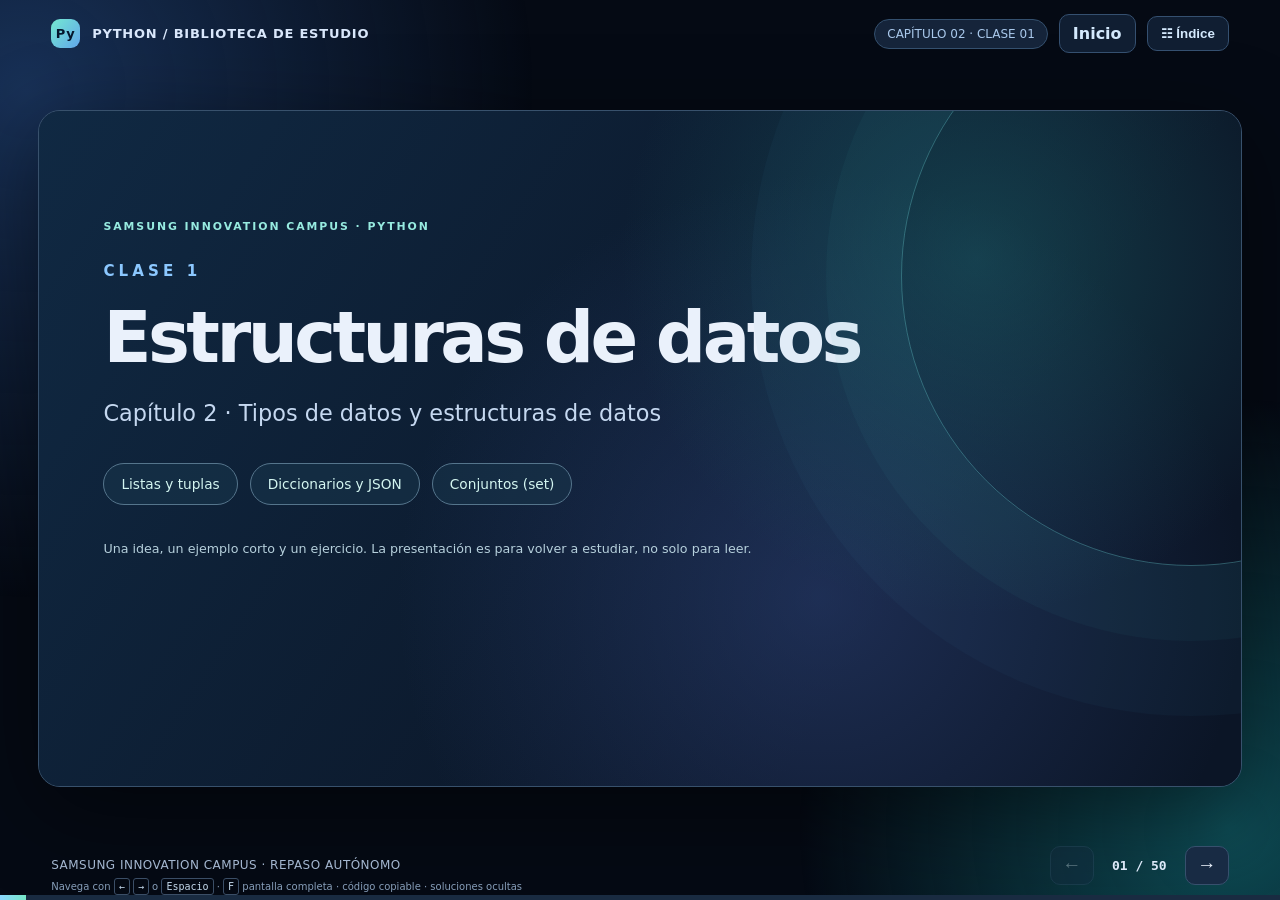
==== clase_1.html @ 0ebed968 "Biblioteca de repaso del Capítulo 2: Clases 1 y 2 de Python" ====
<!doctype html><html lang="es"><head><meta charset="utf-8"><meta name="viewport" content="width=device-width,initial-scale=1"><title>Clase 1 | Python · Samsung Innovation Campus</title><meta name="description" content="Guía de estudio de Python basada en los Colab de Samsung Innovation Campus. Diapositivas, código y autoevaluación, funciona sin conexión."><style>pre { line-height: 125%; }
td.linenos .normal { color: #6e7681; background-color: #0d1117; padding-left: 5px; padding-right: 5px; }
span.linenos { color: #6e7681; background-color: #0d1117; padding-left: 5px; padding-right: 5px; }
td.linenos .special { color: #e6edf3; background-color: #6e7681; padding-left: 5px; padding-right: 5px; }
span.linenos.special { color: #e6edf3; background-color: #6e7681; padding-left: 5px; padding-right: 5px; }
.highlight .hll { background-color: #6e7681 }
.highlight { background: #0d1117; color: #E6EDF3 }
.highlight .c { color: #8B949E; font-style: italic } /* Comment */
.highlight .err { color: #F85149 } /* Error */
.highlight .esc { color: #E6EDF3 } /* Escape */
.highlight .g { color: #E6EDF3 } /* Generic */
.highlight .k { color: #FF7B72 } /* Keyword */
.highlight .l { color: #A5D6FF } /* Literal */
.highlight .n { color: #E6EDF3 } /* Name */
.highlight .o { color: #FF7B72; font-weight: bold } /* Operator */
.highlight .x { color: #E6EDF3 } /* Other */
.highlight .p { color: #E6EDF3 } /* Punctuation */
.highlight .ch { color: #8B949E; font-style: italic } /* Comment.Hashbang */
.highlight .cm { color: #8B949E; font-style: italic } /* Comment.Multiline */
.highlight .cp { color: #8B949E; font-weight: bold; font-style: italic } /* Comment.Preproc */
.highlight .cpf { color: #8B949E; font-style: italic } /* Comment.PreprocFile */
.highlight .c1 { color: #8B949E; font-style: italic } /* Comment.Single */
.highlight .cs { color: #8B949E; font-weight: bold; font-style: italic } /* Comment.Special */
.highlight .gd { color: #FFA198; background-color: #490202 } /* Generic.Deleted */
.highlight .ge { color: #E6EDF3; font-style: italic } /* Generic.Emph */
.highlight .ges { color: #E6EDF3; font-weight: bold; font-style: italic } /* Generic.EmphStrong */
.highlight .gr { color: #FFA198 } /* Generic.Error */
.highlight .gh { color: #79C0FF; font-weight: bold } /* Generic.Heading */
.highlight .gi { color: #56D364; background-color: #0F5323 } /* Generic.Inserted */
.highlight .go { color: #8B949E } /* Generic.Output */
.highlight .gp { color: #8B949E } /* Generic.Prompt */
.highlight .gs { color: #E6EDF3; font-weight: bold } /* Generic.Strong */
.highlight .gu { color: #79C0FF } /* Generic.Subheading */
.highlight .gt { color: #FF7B72 } /* Generic.Traceback */
.highlight .g-Underline { color: #E6EDF3; text-decoration: underline } /* Generic.Underline */
.highlight .kc { color: #79C0FF } /* Keyword.Constant */
.highlight .kd { color: #FF7B72 } /* Keyword.Declaration */
.highlight .kn { color: #FF7B72 } /* Keyword.Namespace */
.highlight .kp { color: #79C0FF } /* Keyword.Pseudo */
.highlight .kr { color: #FF7B72 } /* Keyword.Reserved */
.highlight .kt { color: #FF7B72 } /* Keyword.Type */
.highlight .ld { color: #79C0FF } /* Literal.Date */
.highlight .m { color: #A5D6FF } /* Literal.Number */
.highlight .s { color: #A5D6FF } /* Literal.String */
.highlight .na { color: #E6EDF3 } /* Name.Attribute */
.highlight .nb { color: #E6EDF3 } /* Name.Builtin */
.highlight .nc { color: #F0883E; font-weight: bold } /* Name.Class */
.highlight .no { color: #79C0FF; font-weight: bold } /* Name.Constant */
.highlight .nd { color: #D2A8FF; font-weight: bold } /* Name.Decorator */
.highlight .ni { color: #FFA657 } /* Name.Entity */
.highlight .ne { color: #F0883E; font-weight: bold } /* Name.Exception */
.highlight .nf { color: #D2A8FF; font-weight: bold } /* Name.Function */
.highlight .nl { color: #79C0FF; font-weight: bold } /* Name.Label */
.highlight .nn { color: #FF7B72 } /* Name.Namespace */
.highlight .nx { color: #E6EDF3 } /* Name.Other */
.highlight .py { color: #79C0FF } /* Name.Property */
.highlight .nt { color: #7EE787 } /* Name.Tag */
.highlight .nv { color: #79C0FF } /* Name.Variable */
.highlight .ow { color: #FF7B72; font-weight: bold } /* Operator.Word */
.highlight .pm { color: #E6EDF3 } /* Punctuation.Marker */
.highlight .w { color: #6E7681 } /* Text.Whitespace */
.highlight .mb { color: #A5D6FF } /* Literal.Number.Bin */
.highlight .mf { color: #A5D6FF } /* Literal.Number.Float */
.highlight .mh { color: #A5D6FF } /* Literal.Number.Hex */
.highlight .mi { color: #A5D6FF } /* Literal.Number.Integer */
.highlight .mo { color: #A5D6FF } /* Literal.Number.Oct */
.highlight .sa { color: #79C0FF } /* Literal.String.Affix */
.highlight .sb { color: #A5D6FF } /* Literal.String.Backtick */
.highlight .sc { color: #A5D6FF } /* Literal.String.Char */
.highlight .dl { color: #79C0FF } /* Literal.String.Delimiter */
.highlight .sd { color: #A5D6FF } /* Literal.String.Doc */
.highlight .s2 { color: #A5D6FF } /* Literal.String.Double */
.highlight .se { color: #79C0FF } /* Literal.String.Escape */
.highlight .sh { color: #79C0FF } /* Literal.String.Heredoc */
.highlight .si { color: #A5D6FF } /* Literal.String.Interpol */
.highlight .sx { color: #A5D6FF } /* Literal.String.Other */
.highlight .sr { color: #79C0FF } /* Literal.String.Regex */
.highlight .s1 { color: #A5D6FF } /* Literal.String.Single */
.highlight .ss { color: #A5D6FF } /* Literal.String.Symbol */
.highlight .bp { color: #E6EDF3 } /* Name.Builtin.Pseudo */
.highlight .fm { color: #D2A8FF; font-weight: bold } /* Name.Function.Magic */
.highlight .vc { color: #79C0FF } /* Name.Variable.Class */
.highlight .vg { color: #79C0FF } /* Name.Variable.Global */
.highlight .vi { color: #79C0FF } /* Name.Variable.Instance */
.highlight .vm { color: #79C0FF } /* Name.Variable.Magic */
.highlight .il { color: #A5D6FF } /* Literal.Number.Integer.Long */

:root{color-scheme:dark;--bg:#080e1a;--panel:#111c30;--text:#eaf1fb;--muted:#9db0cd;--border:#293c58;--mint:#75ead0;--sky:#8ac9ff;--amber:#ffdd9a;--code:#0a1120;--shadow:0 24px 90px #0007}
*{box-sizing:border-box}html,body{height:100%;margin:0}body{background:#050a14;color:var(--text);font-family:Inter,ui-sans-serif,system-ui,-apple-system,"Segoe UI",sans-serif;-webkit-font-smoothing:antialiased;overflow:hidden}
body::before{content:"";position:fixed;inset:0;background:radial-gradient(circle at 2% 10%,#183157 0%,transparent 34%),radial-gradient(circle at 96% 92%,#0e4b54 0%,transparent 29%);pointer-events:none}
nav.top{height:67px;display:flex;align-items:center;justify-content:space-between;gap:16px;padding:0 clamp(20px,4vw,65px);position:relative;z-index:10}
.brand{display:flex;align-items:center;gap:12px;color:#d9e7fb;font-size:13px;font-weight:700;letter-spacing:.06em}.brand-mark{width:29px;height:29px;border-radius:9px;background:linear-gradient(130deg,#74e9d1,#61a6eb);display:grid;place-items:center;color:#05162d;font-weight:900}.nav-right{display:flex;align-items:center;gap:11px}.nav-pill{font-size:12px;padding:7px 12px;background:#15243a;border:1px solid #34506e;border-radius:20px;color:#a9c8eb}.nav-btn{border:1px solid #355070;background:#101e32;color:#d4e9fd;border-radius:10px;padding:9px 13px;cursor:pointer;font-weight:650}.nav-btn:hover{background:#213954}
.deck-wrap{height:calc(100vh - 137px);width:100%;padding:0 clamp(14px,3vw,54px);display:grid;place-items:center}.deck{aspect-ratio:16/9;width:min(100%,calc((100vh - 153px)*16/9),1520px);max-height:100%;border:1px solid #38516c;border-radius:22px;box-shadow:var(--shadow);position:relative;overflow:hidden;background:linear-gradient(130deg,#162741,#0c1728 65%,#0e1e30)}.deck::before{content:"";position:absolute;inset:0;background:radial-gradient(circle at 85% 13%,#34588055,transparent 37%),radial-gradient(circle at 2% 98%,#1c655c27,transparent 38%);pointer-events:none}
.slide{display:none;position:absolute;inset:0;padding:clamp(30px,4.3vw,66px) clamp(36px,5vw,76px);overflow:auto;scrollbar-width:thin;scrollbar-color:#365574 transparent}.slide.active{display:block}.slide h2{font-size:clamp(26px,2.9vw,45px);line-height:1.12;margin:8px 0 13px;letter-spacing:-.037em;font-weight:830;max-width:93%}.slide h1{font-size:clamp(36px,5.3vw,85px);line-height:1.08;letter-spacing:-.05em;margin:0 0 24px}.overline{font-size:clamp(10px,.85vw,13px);color:var(--sky);letter-spacing:.18em;font-weight:770}.overline-dot{padding:0 9px;color:var(--mint)}.lead{max-width:1080px;color:#becfe4;font-size:clamp(15px,1.33vw,21px);line-height:1.55;margin:0 0 20px}.slide-grid{display:grid;grid-template-columns:minmax(0,.90fr) minmax(0,1.1fr);gap:17px;align-items:start}.slide-grid.no-code{grid-template-columns:1fr}.example-panel{min-width:0}.theory-panel{background:#17253ab9;border:1px solid #31445e;border-radius:16px;padding:22px 24px;min-width:0}.panel-kicker{color:#7dbce6;font-size:11px;font-weight:740;letter-spacing:.12em;margin-bottom:16px}.theory-panel ul{list-style:none;padding:0;margin:0;display:grid;gap:13px}.theory-panel li{font-size:clamp(13px,1.09vw,17px);line-height:1.45;color:#d5e4f5;position:relative;padding-left:18px}.theory-panel li::before{position:absolute;left:0;top:0;content:'•';color:var(--mint);font-weight:900}.theory-panel strong{color:#fff}code.inline{background:#293b54;color:#c2e9ff;padding:.06em .3em;border-radius:5px;font-size:.92em;font-family:ui-monospace,SFMono-Regular,Consolas,monospace;white-space:nowrap}.code-box{background:var(--code);border:1px solid #324964;border-radius:15px;min-width:0;overflow:hidden}.code-bar{height:38px;padding:0 14px;display:flex;gap:8px;align-items:center;background:#18263a;border-bottom:1px solid #324964;font-size:10px;font-weight:850;letter-spacing:.12em;color:#b4c8e2}.lang-dot{width:7px;height:7px;background:var(--mint);border-radius:50%}.copy-btn{margin-left:auto;background:#263c59;color:#d7ecff;border:0;border-radius:8px;padding:6px 10px;cursor:pointer;font-size:11px;letter-spacing:0}.copy-btn:hover{background:#38618b}.highlight{background:none !important}.highlight pre{font-family:ui-monospace,SFMono-Regular,Consolas,'Liberation Mono',monospace;font-size:clamp(12px,.99vw,15px);line-height:1.58;margin:0;padding:15px 17px;overflow-x:auto;white-space:pre;tab-size:4}.output-box{margin-top:10px;border:1px solid #2c4c57;border-radius:12px;background:#0d242c;overflow:hidden}.output-label{padding:10px 15px 0;color:#a0dccc;font-size:10px;letter-spacing:.13em;font-weight:800}.output-mark{font-size:15px;color:var(--mint)}.output-box pre{font:clamp(12px,.96vw,15px)/1.55 ui-monospace,SFMono-Regular,Consolas,monospace;padding:4px 15px 13px;margin:0;white-space:pre-wrap;color:#d7f5e8}.takeaway{margin-top:16px;border:1px solid #315d62;background:#163642ab;border-radius:12px;padding:13px 18px;display:grid;grid-template-columns:125px 1fr;gap:14px;align-items:center}.takeaway span{color:#8bdece;font-size:10px;letter-spacing:.1em;font-weight:850}.takeaway p{font-size:clamp(12px,1.04vw,15px);color:#dbf6ed;line-height:1.43;margin:0}.source-note{margin-top:10px;border-left:3px solid #d3a35d;background:#4d382239;padding:10px 14px;color:#f5d8aa;font-size:clamp(11px,.86vw,13px);line-height:1.42}.source-note span{font-size:10px;color:#ffdc99;font-weight:850;letter-spacing:.08em;margin-right:7px}.exercise-box{margin-top:22px;padding:25px 28px;border:1px solid #526da0;border-radius:17px;background:linear-gradient(120deg,#1b3152,#132438);max-width:990px}.exercise-tag{font-size:11px;font-weight:850;letter-spacing:.16em;color:#95cafd}.exercise-box p{font-size:clamp(17px,1.55vw,25px);line-height:1.56;color:#edf7ff;margin:15px 0 0}.solution-toggle{margin-top:22px;color:#051f25;background:var(--mint);border:0;border-radius:11px;padding:12px 19px;font-size:14px;font-weight:800;cursor:pointer}.solution-toggle span{padding-left:12px}.solution-content{margin-top:14px;max-width:960px}.solution-content[hidden]{display:none}.slide.chapter{background:radial-gradient(circle at 73% 54%,#23576988 0%,transparent 44%),linear-gradient(135deg,#173251,#0a1529 70%)}.chapter-content{position:relative;top:18%;max-width:1000px}.chapter-content .overline{color:var(--mint);margin-bottom:20px}.chapter-content h1{font-size:clamp(36px,5.1vw,72px)}.chapter-content p{font-size:clamp(17px,2vw,28px);color:#bed6eb}.chapter-art{position:absolute;inset:0;overflow:hidden}.arc{position:absolute;display:block;border:2px solid #74d4d044;border-radius:50%;width:630px;height:630px;right:-160px;top:1%}.arc-2{width:430px;height:430px;top:16%;right:-60px;border-color:#5d9bd644}.slide.cover{background:radial-gradient(circle at 78% 22%,#1d646d83,transparent 33%),radial-gradient(circle at 65% 72%,#3249857a,transparent 46%),linear-gradient(124deg,#102943,#0b1526 72%)}.cover .overline{margin-top:5%;color:#97ebe0}.hero-count{font-size:clamp(12px,1.18vw,18px);font-weight:800;color:#8cc8ff;margin:29px 0 20px;letter-spacing:.27em}.cover h1{max-width:1070px;font-size:clamp(39px,5.5vw,88px)}.hero-break{color:#75ead0}.hero-sub{font-size:clamp(16px,1.75vw,25px);color:#c5d8f0;max-width:930px}.hero-list{display:flex;gap:12px;flex-wrap:wrap;margin-top:37px}.hero-list span{padding:12px 17px;border:1px solid #55758c;background:#18364d8a;color:#d4f6f1;border-radius:28px;font-size:clamp(12px,1.07vw,16px)}.hero-foot{color:#b6d0dc;font-size:clamp(12px,.99vw,15px);line-height:1.5;margin-top:34px;max-width:850px}.hero-radial{position:absolute;width:580px;height:580px;border:1px solid #5cb4bb6e;border-radius:50%;right:-240px;top:-125px;box-shadow:0 0 0 75px #3ba5b60d,0 0 0 150px #3b8db60d}.slide-footer{height:70px;position:relative;z-index:5;display:flex;align-items:center;justify-content:space-between;gap:10px;padding:0 clamp(25px,4vw,65px);max-width:1650px;margin:auto}.slide-meta{color:#a4b7d0;font-size:12px;letter-spacing:.04em}.nav-bottom{display:flex;align-items:center;gap:11px}.nav-bottom button{background:#182b44;border:1px solid #37506d;color:#eaf2fc;width:44px;height:39px;border-radius:10px;font-size:19px;cursor:pointer}.nav-bottom button:hover{background:#274361}.nav-bottom button:disabled{opacity:.35;cursor:not-allowed}.slide-counter{font:700 13px ui-monospace,monospace;color:#dde9f9;min-width:69px;text-align:center}.progress-track{position:fixed;left:0;right:0;bottom:0;height:5px;background:#192b41;z-index:15}.progress-bar{width:0%;height:100%;background:linear-gradient(90deg,#8bd7ff,#76e7c7);transition:width .22s}.toc-backdrop{display:none;position:fixed;inset:0;background:#020913ba;z-index:19}.toc-backdrop.open{display:block}.toc{position:fixed;top:0;right:0;bottom:0;width:min(400px,90vw);background:#0e1b2d;border-left:1px solid #38516f;z-index:20;padding:27px 18px 35px;transform:translateX(105%);transition:transform .25s;overflow-y:auto}.toc.open{transform:translateX(0)}.toc h3{margin:3px 8px 19px;font-size:21px}.toc button.item{width:100%;border:0;background:transparent;color:#d3e3f4;text-align:left;padding:12px 13px;border-radius:9px;cursor:pointer;font-size:13px;line-height:1.4}.toc button.item:hover,.toc button.item.current{background:#24415d}.toc .num{color:#79cabf;font-family:ui-monospace,monospace;font-size:11px;margin-right:9px}.toc .close{float:right;background:#20364f;color:#fff;border:0;border-radius:8px;padding:8px 11px;cursor:pointer}.kbd{font-size:11px;color:#8dabc5}.presentation-help{position:fixed;bottom:8px;left:clamp(20px,4vw,65px);font-size:10px;color:#879eb9;z-index:10}.presentation-help kbd{color:#c5daed;border:1px solid #3b4e66;border-radius:3px;padding:2px 4px}
@media(max-width:980px){.deck-wrap{height:calc(100vh - 132px);padding:0 10px}.deck{width:100%;aspect-ratio:auto;height:100%;border-radius:16px}.slide{padding:25px 28px}.slide-grid{grid-template-columns:1fr}.slide h2{font-size:29px}.lead{font-size:16px}.theory-panel{padding:16px 17px}.theory-panel li{font-size:14px}.highlight pre{font-size:12px}.takeaway{grid-template-columns:1fr;gap:5px}.nav-pill{display:none}.cover h1{font-size:48px}.chapter-content{top:12%}.hero-list{margin-top:25px}.hero-count{margin-top:20px}}
@media(max-width:500px){nav.top{height:54px;padding:0 13px}.brand{font-size:11px;gap:8px}.nav-btn{padding:7px 10px}.deck-wrap{height:calc(100vh - 118px)}.slide{padding:22px 20px}.slide h2{font-size:26px}.lead{font-size:15px}.hero-count{margin:20px 0 10px}.cover h1{font-size:37px}.hero-sub{font-size:15px}.hero-list{gap:8px}.hero-list span{padding:8px 11px;font-size:11px}.hero-foot{font-size:12px}.slide-footer{height:60px;padding:0 15px}.slide-meta{font-size:10px}.presentation-help{display:none}}
@media print{body{overflow:visible;background:#fff}.top,.slide-footer,.progress-track,.presentation-help,.toc,.toc-backdrop{display:none !important}.deck-wrap{display:block;height:auto;padding:0}.deck{height:auto;max-height:none;width:100%;border:0;aspect-ratio:auto;box-shadow:none;overflow:visible;background:transparent}.slide{position:relative!important;display:block!important;width:100%;height:190mm;page-break-after:always;overflow:hidden;border-bottom:1px solid #333;border-radius:0}.slide:not(.cover):not(.chapter){background:#11203a!important}@page{size:landscape;margin:0}}
</style></head><body>
<nav class="top"><div class="brand"><div class="brand-mark">Py</div> PYTHON / BIBLIOTECA DE ESTUDIO</div><div class="nav-right"><span class="nav-pill">CAPÍTULO 02 · CLASE 01</span><a class="nav-btn" href="index.html" style="text-decoration:none">Inicio</a><button id="toc-open" class="nav-btn">☷ Índice</button></div></nav>
<main class="deck-wrap"><div class="deck"><section class="slide cover" data-index="0" aria-label="Diapositiva 1: Estructuras de datos"><div class="hero-radial"></div><div class="overline">SAMSUNG INNOVATION CAMPUS · PYTHON</div><div class="hero-count">CLASE 1</div><h1>Estructuras de datos</h1><p class="hero-sub">Capítulo 2 · Tipos de datos y estructuras de datos</p><div class="hero-list"><span>Listas y tuplas</span><span>Diccionarios y JSON</span><span>Conjuntos (set)</span></div><p class="hero-foot">Una idea, un ejemplo corto y un ejercicio. La presentación es para volver a estudiar, no solo para leer.</p></section><section class="slide" data-index="1" aria-label="Diapositiva 2: Cómo estudiar con esta presentación"><div class="overline">INICIO <span class="overline-dot">●</span> GUÍA DE REPASO</div><h2>Cómo estudiar con esta presentación</h2><p class="lead">Recorre cada tema en tres pasos: entender → predecir → comprobar.</p><div class="slide-grid no-code"><div class="theory-panel"><div class="panel-kicker">EN POCAS PALABRAS</div><ul><li>Lee la explicación antes de mirar el código.</li><li>Predice qué imprimirá Python y luego revisa la salida.</li><li>Copia el ejemplo y cambia un dato en Colab para probar tu hipótesis.</li></ul></div></div><div class="takeaway"><span>◆ IDEA CLAVE</span><p>Las diapositivas de práctica guardan la solución oculta hasta que decidas verla.</p></div></section><section class="slide chapter" data-index="2" aria-label="Diapositiva 3: 01 / Listas"><div class="chapter-art"><span class="arc arc-1"></span><span class="arc arc-2"></span></div><div class="chapter-content"><div class="overline">SIGUIENTE BLOQUE</div><h1>01 / Listas</h1><p>Secuencias ordenadas que podemos modificar.</p></div></section><section class="slide" data-index="3" aria-label="Diapositiva 4: ¿Qué es una lista?"><div class="overline">LISTAS <span class="overline-dot">●</span> GUÍA DE REPASO</div><h2>¿Qué es una lista?</h2><p class="lead">Una lista agrupa varios valores bajo un solo nombre. Conserva el orden de los elementos y permite cambiarlos.</p><div class="slide-grid "><div class="theory-panel"><div class="panel-kicker">EN POCAS PALABRAS</div><ul><li>Se crea con corchetes: <code class="inline">[ ]</code>.</li><li>Puede contener distintos tipos de datos.</li><li>Su primer elemento tiene índice <code class="inline">0</code>.</li></ul></div><div class="example-panel"><div class="code-box"><div class="code-bar"><span class="lang-dot"></span><span>PYTHON</span><button class="copy-btn" aria-label="Copiar código">Copiar código</button></div><div class="highlight"><pre><span></span><span class="n">frutas</span> <span class="o">=</span> <span class="p">[</span><span class="s2">&quot;Melocotón&quot;</span><span class="p">,</span> <span class="s2">&quot;Sandia&quot;</span><span class="p">,</span> <span class="s2">&quot;Banana&quot;</span><span class="p">,</span> <span class="s2">&quot;Papaya&quot;</span><span class="p">]</span>
<span class="nb">print</span><span class="p">(</span><span class="n">frutas</span><span class="p">[</span><span class="mi">0</span><span class="p">])</span>
</pre></div></div><div class="output-box"><div class="output-label"><span class="output-mark">↳</span> SALIDA ESPERADA</div><pre>Melocotón</pre></div></div></div><div class="takeaway"><span>◆ IDEA CLAVE</span><p>Una lista es mutable: puedes agregar, eliminar o reemplazar elementos.</p></div></section><section class="slide" data-index="4" aria-label="Diapositiva 5: `len()` · ¿Cuántos elementos hay?"><div class="overline">LISTAS <span class="overline-dot">●</span> GUÍA DE REPASO</div><h2><code class="inline">len()</code> · ¿Cuántos elementos hay?</h2><p class="lead"><code class="inline">len(secuencia)</code> devuelve el número de elementos; no el índice de la última posición.</p><div class="slide-grid "><div class="theory-panel"><div class="panel-kicker">EN POCAS PALABRAS</div><ul><li>Una lista de 3 elementos tiene longitud <code class="inline">3</code>.</li><li>Sus índices válidos son <code class="inline">0</code>, <code class="inline">1</code> y <code class="inline">2</code>.</li></ul></div><div class="example-panel"><div class="code-box"><div class="code-bar"><span class="lang-dot"></span><span>PYTHON</span><button class="copy-btn" aria-label="Copiar código">Copiar código</button></div><div class="highlight"><pre><span></span><span class="n">frutas</span> <span class="o">=</span> <span class="p">[</span><span class="s2">&quot;manzana&quot;</span><span class="p">,</span> <span class="s2">&quot;cambur&quot;</span><span class="p">,</span> <span class="s2">&quot;patilla&quot;</span><span class="p">]</span>
<span class="nb">print</span><span class="p">(</span><span class="nb">len</span><span class="p">(</span><span class="n">frutas</span><span class="p">))</span>
<span class="nb">print</span><span class="p">(</span><span class="n">frutas</span><span class="p">[</span><span class="mi">2</span><span class="p">])</span>
</pre></div></div><div class="output-box"><div class="output-label"><span class="output-mark">↳</span> SALIDA ESPERADA</div><pre>3
patilla</pre></div></div></div><div class="takeaway"><span>◆ IDEA CLAVE</span><p>Último índice = <code class="inline">len(lista) - 1</code> (cuando la lista no está vacía).</p></div></section><section class="slide" data-index="5" aria-label="Diapositiva 6: Índices positivos y negativos"><div class="overline">LISTAS <span class="overline-dot">●</span> GUÍA DE REPASO</div><h2>Índices positivos y negativos</h2><p class="lead">Los índices positivos cuentan desde el inicio; los negativos cuentan desde el final.</p><div class="slide-grid "><div class="theory-panel"><div class="panel-kicker">EN POCAS PALABRAS</div><ul><li><code class="inline">frutas[0]</code> → primero.</li><li><code class="inline">frutas[-1]</code> → último.</li><li><code class="inline">frutas[-2]</code> → penúltimo.</li></ul></div><div class="example-panel"><div class="code-box"><div class="code-bar"><span class="lang-dot"></span><span>PYTHON</span><button class="copy-btn" aria-label="Copiar código">Copiar código</button></div><div class="highlight"><pre><span></span><span class="n">frutas</span> <span class="o">=</span> <span class="p">[</span><span class="s2">&quot;manzana&quot;</span><span class="p">,</span> <span class="s2">&quot;cambur&quot;</span><span class="p">,</span> <span class="s2">&quot;patilla&quot;</span><span class="p">]</span>
<span class="nb">print</span><span class="p">(</span><span class="n">frutas</span><span class="p">[</span><span class="mi">0</span><span class="p">])</span>
<span class="nb">print</span><span class="p">(</span><span class="n">frutas</span><span class="p">[</span><span class="o">-</span><span class="mi">1</span><span class="p">])</span>
</pre></div></div><div class="output-box"><div class="output-label"><span class="output-mark">↳</span> SALIDA ESPERADA</div><pre>manzana
patilla</pre></div></div></div><div class="takeaway"><span>◆ IDEA CLAVE</span><p>Si pides una posición inexistente, aparece <code class="inline">IndexError</code>.</p></div></section><section class="slide" data-index="6" aria-label="Diapositiva 7: Rebanadas (slicing) y rangos"><div class="overline">LISTAS <span class="overline-dot">●</span> GUÍA DE REPASO</div><h2>Rebanadas (slicing) y rangos</h2><p class="lead">Con <code class="inline">[inicio:fin]</code> seleccionas posiciones desde <code class="inline">inicio</code> hasta ANTES de <code class="inline">fin</code>.</p><div class="slide-grid "><div class="theory-panel"><div class="panel-kicker">EN POCAS PALABRAS</div><ul><li>El límite derecho nunca se incluye.</li><li><code class="inline">lista[1:3]</code> toma los índices <code class="inline">1</code> y <code class="inline">2</code>.</li><li>También funciona en <code class="inline">del</code> para borrar un rango.</li></ul></div><div class="example-panel"><div class="code-box"><div class="code-bar"><span class="lang-dot"></span><span>PYTHON</span><button class="copy-btn" aria-label="Copiar código">Copiar código</button></div><div class="highlight"><pre><span></span><span class="n">frutas</span> <span class="o">=</span> <span class="p">[</span><span class="s2">&quot;manzana&quot;</span><span class="p">,</span> <span class="s2">&quot;pera&quot;</span><span class="p">,</span> <span class="s2">&quot;plátano&quot;</span><span class="p">,</span> <span class="s2">&quot;uva&quot;</span><span class="p">]</span>
<span class="nb">print</span><span class="p">(</span><span class="n">frutas</span><span class="p">[</span><span class="mi">1</span><span class="p">:</span><span class="mi">3</span><span class="p">])</span>
<span class="k">del</span> <span class="n">frutas</span><span class="p">[</span><span class="mi">0</span><span class="p">:</span><span class="mi">2</span><span class="p">]</span>
<span class="nb">print</span><span class="p">(</span><span class="n">frutas</span><span class="p">)</span>
</pre></div></div><div class="output-box"><div class="output-label"><span class="output-mark">↳</span> SALIDA ESPERADA</div><pre>[&#x27;pera&#x27;, &#x27;plátano&#x27;]
[&#x27;plátano&#x27;, &#x27;uva&#x27;]</pre></div></div></div><div class="takeaway"><span>◆ IDEA CLAVE</span><p>Piensa en <code class="inline">[inicio:fin)</code>; esta idea explica muchas operaciones con secuencias.</p></div></section><section class="slide" data-index="7" aria-label="Diapositiva 8: Concatenar listas con `+`"><div class="overline">LISTAS <span class="overline-dot">●</span> GUÍA DE REPASO</div><h2>Concatenar listas con <code class="inline">+</code></h2><p class="lead">El operador <code class="inline">+</code> crea una lista nueva con los elementos de ambas listas, en ese orden.</p><div class="slide-grid "><div class="theory-panel"><div class="panel-kicker">EN POCAS PALABRAS</div><ul><li>No modifica necesariamente las listas originales.</li><li>Es distinto de sumar números elemento por elemento.</li></ul></div><div class="example-panel"><div class="code-box"><div class="code-bar"><span class="lang-dot"></span><span>PYTHON</span><button class="copy-btn" aria-label="Copiar código">Copiar código</button></div><div class="highlight"><pre><span></span><span class="n">lista1</span> <span class="o">=</span> <span class="p">[</span><span class="mi">1</span><span class="p">,</span> <span class="mi">2</span><span class="p">,</span> <span class="mi">3</span><span class="p">]</span>
<span class="n">lista2</span> <span class="o">=</span> <span class="p">[</span><span class="mi">4</span><span class="p">,</span> <span class="mi">5</span><span class="p">,</span> <span class="mi">6</span><span class="p">]</span>
<span class="n">combinada</span> <span class="o">=</span> <span class="n">lista1</span> <span class="o">+</span> <span class="n">lista2</span>
<span class="nb">print</span><span class="p">(</span><span class="n">combinada</span><span class="p">)</span>
</pre></div></div><div class="output-box"><div class="output-label"><span class="output-mark">↳</span> SALIDA ESPERADA</div><pre>[1, 2, 3, 4, 5, 6]</pre></div></div></div><div class="takeaway"><span>◆ IDEA CLAVE</span><p>Este ejemplo aparece en el Colab como «Adición de listas».</p></div></section><section class="slide" data-index="8" aria-label="Diapositiva 9: `append()` · Añadir un elemento"><div class="overline">LISTAS <span class="overline-dot">●</span> GUÍA DE REPASO</div><h2><code class="inline">append()</code> · Añadir un elemento</h2><p class="lead"><code class="inline">append(x)</code> coloca <code class="inline">x</code> como UN solo elemento al final.</p><div class="slide-grid "><div class="theory-panel"><div class="panel-kicker">EN POCAS PALABRAS</div><ul><li>Modifica la lista existente.</li><li>No devuelve la lista: su valor de retorno es <code class="inline">None</code>.</li></ul></div><div class="example-panel"><div class="code-box"><div class="code-bar"><span class="lang-dot"></span><span>PYTHON</span><button class="copy-btn" aria-label="Copiar código">Copiar código</button></div><div class="highlight"><pre><span></span><span class="n">carros</span> <span class="o">=</span> <span class="p">[</span><span class="s2">&quot;Ferrari&quot;</span><span class="p">,</span> <span class="s2">&quot;Lamborghini&quot;</span><span class="p">]</span>
<span class="n">carros</span><span class="o">.</span><span class="n">append</span><span class="p">(</span><span class="s2">&quot;Rolls-Royce&quot;</span><span class="p">)</span>
<span class="nb">print</span><span class="p">(</span><span class="n">carros</span><span class="p">)</span>
</pre></div></div><div class="output-box"><div class="output-label"><span class="output-mark">↳</span> SALIDA ESPERADA</div><pre>[&#x27;Ferrari&#x27;, &#x27;Lamborghini&#x27;, &#x27;Rolls-Royce&#x27;]</pre></div></div></div><div class="takeaway"><span>◆ IDEA CLAVE</span><p>Úsalo cuando quieres añadir un único elemento.</p></div></section><section class="slide" data-index="9" aria-label="Diapositiva 10: `extend()` · Añadir varios elementos"><div class="overline">LISTAS <span class="overline-dot">●</span> GUÍA DE REPASO</div><h2><code class="inline">extend()</code> · Añadir varios elementos</h2><p class="lead"><code class="inline">extend(iterable)</code> recorre los elementos de otro iterable y los agrega uno por uno.</p><div class="slide-grid "><div class="theory-panel"><div class="panel-kicker">EN POCAS PALABRAS</div><ul><li><code class="inline">append([3,4])</code> agrega una lista dentro de la lista.</li><li><code class="inline">extend([3,4])</code> agrega dos números separados.</li></ul></div><div class="example-panel"><div class="code-box"><div class="code-bar"><span class="lang-dot"></span><span>PYTHON</span><button class="copy-btn" aria-label="Copiar código">Copiar código</button></div><div class="highlight"><pre><span></span><span class="n">a</span> <span class="o">=</span> <span class="p">[</span><span class="mi">1</span><span class="p">,</span> <span class="mi">2</span><span class="p">]</span>
<span class="n">b</span> <span class="o">=</span> <span class="p">[</span><span class="mi">1</span><span class="p">,</span> <span class="mi">2</span><span class="p">]</span>
<span class="n">a</span><span class="o">.</span><span class="n">append</span><span class="p">([</span><span class="mi">3</span><span class="p">,</span> <span class="mi">4</span><span class="p">])</span>
<span class="n">b</span><span class="o">.</span><span class="n">extend</span><span class="p">([</span><span class="mi">3</span><span class="p">,</span> <span class="mi">4</span><span class="p">])</span>
<span class="nb">print</span><span class="p">(</span><span class="n">a</span><span class="p">)</span>
<span class="nb">print</span><span class="p">(</span><span class="n">b</span><span class="p">)</span>
</pre></div></div><div class="output-box"><div class="output-label"><span class="output-mark">↳</span> SALIDA ESPERADA</div><pre>[1, 2, [3, 4]]
[1, 2, 3, 4]</pre></div></div></div><div class="takeaway"><span>◆ IDEA CLAVE</span><p>Comparar <code class="inline">append</code> y <code class="inline">extend</code> evita errores cuando trabajas con listas anidadas.</p></div></section><section class="slide" data-index="10" aria-label="Diapositiva 11: `del` · Eliminar por posición"><div class="overline">LISTAS <span class="overline-dot">●</span> GUÍA DE REPASO</div><h2><code class="inline">del</code> · Eliminar por posición</h2><p class="lead"><code class="inline">del</code> es una instrucción de Python, no un método. Elimina según índices o rangos.</p><div class="slide-grid "><div class="theory-panel"><div class="panel-kicker">EN POCAS PALABRAS</div><ul><li><code class="inline">del frutas[1]</code> borra el segundo elemento.</li><li><code class="inline">del frutas[0:2]</code> borra los dos primeros.</li><li>No devuelve el elemento eliminado.</li></ul></div><div class="example-panel"><div class="code-box"><div class="code-bar"><span class="lang-dot"></span><span>PYTHON</span><button class="copy-btn" aria-label="Copiar código">Copiar código</button></div><div class="highlight"><pre><span></span><span class="n">frutas</span> <span class="o">=</span> <span class="p">[</span><span class="s2">&quot;manzana&quot;</span><span class="p">,</span> <span class="s2">&quot;cambur&quot;</span><span class="p">,</span> <span class="s2">&quot;cereza&quot;</span><span class="p">,</span> <span class="s2">&quot;fresa&quot;</span><span class="p">]</span>
<span class="k">del</span> <span class="n">frutas</span><span class="p">[</span><span class="mi">1</span><span class="p">]</span>
<span class="nb">print</span><span class="p">(</span><span class="n">frutas</span><span class="p">)</span>
</pre></div></div><div class="output-box"><div class="output-label"><span class="output-mark">↳</span> SALIDA ESPERADA</div><pre>[&#x27;manzana&#x27;, &#x27;cereza&#x27;, &#x27;fresa&#x27;]</pre></div></div></div><div class="takeaway"><span>◆ IDEA CLAVE</span><p>Usa <code class="inline">del</code> cuando NO necesitas guardar lo que borraste.</p></div></section><section class="slide" data-index="11" aria-label="Diapositiva 12: `pop()` · Eliminar y recuperar"><div class="overline">LISTAS <span class="overline-dot">●</span> GUÍA DE REPASO</div><h2><code class="inline">pop()</code> · Eliminar y recuperar</h2><p class="lead"><code class="inline">pop(indice)</code> quita el elemento indicado y lo devuelve. Sin índice quita el último.</p><div class="slide-grid "><div class="theory-panel"><div class="panel-kicker">EN POCAS PALABRAS</div><ul><li>Admite índices negativos.</li><li>En el Colab se usa <code class="inline">pop(-3)</code> y también <code class="inline">pop()</code>.</li><li>En una lista vacía produce <code class="inline">IndexError</code>.</li></ul></div><div class="example-panel"><div class="code-box"><div class="code-bar"><span class="lang-dot"></span><span>PYTHON</span><button class="copy-btn" aria-label="Copiar código">Copiar código</button></div><div class="highlight"><pre><span></span><span class="n">carros</span> <span class="o">=</span> <span class="p">[</span><span class="s2">&quot;Toyota&quot;</span><span class="p">,</span> <span class="s2">&quot;Honda&quot;</span><span class="p">,</span> <span class="s2">&quot;Ford&quot;</span><span class="p">]</span>
<span class="n">eliminado</span> <span class="o">=</span> <span class="n">carros</span><span class="o">.</span><span class="n">pop</span><span class="p">()</span>
<span class="nb">print</span><span class="p">(</span><span class="n">eliminado</span><span class="p">)</span>
<span class="nb">print</span><span class="p">(</span><span class="n">carros</span><span class="p">)</span>
</pre></div></div><div class="output-box"><div class="output-label"><span class="output-mark">↳</span> SALIDA ESPERADA</div><pre>Ford
[&#x27;Toyota&#x27;, &#x27;Honda&#x27;]</pre></div></div></div><div class="takeaway"><span>◆ IDEA CLAVE</span><p><code class="inline">pop</code> es útil cuando vas a utilizar después el elemento retirado.</p></div></section><section class="slide" data-index="12" aria-label="Diapositiva 13: `remove()` vs. `clear()`"><div class="overline">LISTAS <span class="overline-dot">●</span> GUÍA DE REPASO</div><h2><code class="inline">remove()</code> vs. <code class="inline">clear()</code></h2><p class="lead">Son métodos diferentes, aunque aparecen juntos en el material de clase.</p><div class="slide-grid "><div class="theory-panel"><div class="panel-kicker">EN POCAS PALABRAS</div><ul><li><code class="inline">remove(valor)</code> borra la primera coincidencia.</li><li><code class="inline">clear()</code> borra TODOS los elementos.</li><li><code class="inline">remove</code> lanza <code class="inline">ValueError</code> si el valor no existe.</li></ul></div><div class="example-panel"><div class="code-box"><div class="code-bar"><span class="lang-dot"></span><span>PYTHON</span><button class="copy-btn" aria-label="Copiar código">Copiar código</button></div><div class="highlight"><pre><span></span><span class="n">frutas</span> <span class="o">=</span> <span class="p">[</span><span class="s2">&quot;Mango&quot;</span><span class="p">,</span> <span class="s2">&quot;kiwi&quot;</span><span class="p">,</span> <span class="s2">&quot;cambur&quot;</span><span class="p">,</span> <span class="s2">&quot;kiwi&quot;</span><span class="p">]</span>
<span class="n">frutas</span><span class="o">.</span><span class="n">remove</span><span class="p">(</span><span class="s2">&quot;kiwi&quot;</span><span class="p">)</span>
<span class="nb">print</span><span class="p">(</span><span class="n">frutas</span><span class="p">)</span>
<span class="n">frutas</span><span class="o">.</span><span class="n">clear</span><span class="p">()</span>
<span class="nb">print</span><span class="p">(</span><span class="n">frutas</span><span class="p">)</span>
</pre></div></div><div class="output-box"><div class="output-label"><span class="output-mark">↳</span> SALIDA ESPERADA</div><pre>[&#x27;Mango&#x27;, &#x27;cambur&#x27;, &#x27;kiwi&#x27;]
[]</pre></div></div></div><div class="source-note"><span>↪ ACLARACIÓN DEL COLAB</span> En el Colab el título dice «Método Remove», pero el ejemplo de esa celda ejecuta <code class="inline">clear()</code>. Aquí se distinguen ambos.</div></section><section class="slide" data-index="13" aria-label="Diapositiva 14: Otros métodos: `count`, `sort`, `reverse`"><div class="overline">LISTAS <span class="overline-dot">●</span> GUÍA DE REPASO</div><h2>Otros métodos: <code class="inline">count</code>, <code class="inline">sort</code>, <code class="inline">reverse</code></h2><p class="lead">El Colab enumera estos métodos. Aquí tienes su efecto práctico.</p><div class="slide-grid "><div class="theory-panel"><div class="panel-kicker">EN POCAS PALABRAS</div><ul><li><code class="inline">count(x)</code> cuenta coincidencias.</li><li><code class="inline">sort()</code> ordena la lista en su lugar.</li><li><code class="inline">reverse()</code> invierte el orden actual (no ordena).</li></ul></div><div class="example-panel"><div class="code-box"><div class="code-bar"><span class="lang-dot"></span><span>PYTHON</span><button class="copy-btn" aria-label="Copiar código">Copiar código</button></div><div class="highlight"><pre><span></span><span class="n">numeros</span> <span class="o">=</span> <span class="p">[</span><span class="mi">3</span><span class="p">,</span> <span class="mi">1</span><span class="p">,</span> <span class="mi">3</span><span class="p">,</span> <span class="mi">2</span><span class="p">]</span>
<span class="nb">print</span><span class="p">(</span><span class="n">numeros</span><span class="o">.</span><span class="n">count</span><span class="p">(</span><span class="mi">3</span><span class="p">))</span>
<span class="n">numeros</span><span class="o">.</span><span class="n">sort</span><span class="p">()</span>
<span class="nb">print</span><span class="p">(</span><span class="n">numeros</span><span class="p">)</span>
<span class="n">numeros</span><span class="o">.</span><span class="n">reverse</span><span class="p">()</span>
<span class="nb">print</span><span class="p">(</span><span class="n">numeros</span><span class="p">)</span>
</pre></div></div><div class="output-box"><div class="output-label"><span class="output-mark">↳</span> SALIDA ESPERADA</div><pre>2
[1, 2, 3, 3]
[3, 3, 2, 1]</pre></div></div></div><div class="takeaway"><span>◆ IDEA CLAVE</span><p><code class="inline">sort()</code> y <code class="inline">reverse()</code> modifican la lista original y devuelven <code class="inline">None</code>.</p></div></section><section class="slide" data-index="14" aria-label="Diapositiva 15: Práctica 01 · Control de inventario"><div class="overline">LISTAS <span class="overline-dot">●</span> GUÍA DE REPASO</div><h2>Práctica 01 · Control de inventario</h2><p class="lead">Resuelve primero de memoria y descubre la respuesta cuando estés listo.</p><div class="exercise-box"><div class="exercise-tag">✦ DESAFÍO · INTÉNTALO SIN MIRAR</div><p>Partiendo de <code class="inline">items = [&quot;cuaderno&quot;, &quot;lápiz&quot;]</code>, añade &quot;borrador&quot;; elimina &quot;lápiz&quot; por valor y muestra cuántos elementos quedan.</p></div><button class="solution-toggle" aria-expanded="false">Mostrar solución <span>⌄</span></button><div class="solution-content" hidden><div class="code-box"><div class="code-bar"><span class="lang-dot"></span><span>PYTHON</span><button class="copy-btn" aria-label="Copiar código">Copiar código</button></div><div class="highlight"><pre><span></span><span class="n">items</span> <span class="o">=</span> <span class="p">[</span><span class="s2">&quot;cuaderno&quot;</span><span class="p">,</span> <span class="s2">&quot;lápiz&quot;</span><span class="p">]</span>
<span class="n">items</span><span class="o">.</span><span class="n">append</span><span class="p">(</span><span class="s2">&quot;borrador&quot;</span><span class="p">)</span>
<span class="n">items</span><span class="o">.</span><span class="n">remove</span><span class="p">(</span><span class="s2">&quot;lápiz&quot;</span><span class="p">)</span>
<span class="nb">print</span><span class="p">(</span><span class="nb">len</span><span class="p">(</span><span class="n">items</span><span class="p">))</span>  <span class="c1"># 2</span>
</pre></div></div></div><div class="takeaway"><span>PISTA / IDEA CLAVE</span><p>Pista: necesitas <code class="inline">append()</code>, <code class="inline">remove()</code> y <code class="inline">len()</code>.</p></div></section><section class="slide chapter" data-index="15" aria-label="Diapositiva 16: 02 / Tuplas"><div class="chapter-art"><span class="arc arc-1"></span><span class="arc arc-2"></span></div><div class="chapter-content"><div class="overline">SIGUIENTE BLOQUE</div><h1>02 / Tuplas</h1><p>Otra secuencia ordenada, pero inmutable.</p></div></section><section class="slide" data-index="16" aria-label="Diapositiva 17: Tuplas: datos que no se modifican"><div class="overline">TUPLAS <span class="overline-dot">●</span> GUÍA DE REPASO</div><h2>Tuplas: datos que no se modifican</h2><p class="lead">Una tupla guarda valores en orden, permite indexarlos, pero no permite cambiar sus elementos directamente.</p><div class="slide-grid "><div class="theory-panel"><div class="panel-kicker">EN POCAS PALABRAS</div><ul><li>Suele escribirse con paréntesis <code class="inline">( )</code>.</li><li>También acepta valores mezclados.</li><li>La indexación positiva y negativa funciona como en listas.</li></ul></div><div class="example-panel"><div class="code-box"><div class="code-bar"><span class="lang-dot"></span><span>PYTHON</span><button class="copy-btn" aria-label="Copiar código">Copiar código</button></div><div class="highlight"><pre><span></span><span class="n">meses</span> <span class="o">=</span> <span class="p">(</span><span class="s2">&quot;Enero&quot;</span><span class="p">,</span> <span class="s2">&quot;Febrero&quot;</span><span class="p">,</span> <span class="s2">&quot;Marzo&quot;</span><span class="p">)</span>
<span class="nb">print</span><span class="p">(</span><span class="n">meses</span><span class="p">[</span><span class="mi">0</span><span class="p">])</span>
<span class="nb">print</span><span class="p">(</span><span class="n">meses</span><span class="p">[</span><span class="o">-</span><span class="mi">1</span><span class="p">])</span>
</pre></div></div><div class="output-box"><div class="output-label"><span class="output-mark">↳</span> SALIDA ESPERADA</div><pre>Enero
Marzo</pre></div></div></div><div class="takeaway"><span>◆ IDEA CLAVE</span><p>Inmutable significa que <code class="inline">meses[0] = &quot;Otro&quot;</code> no está permitido.</p></div></section><section class="slide" data-index="17" aria-label="Diapositiva 18: Recorrer una tupla con `for`"><div class="overline">TUPLAS <span class="overline-dot">●</span> GUÍA DE REPASO</div><h2>Recorrer una tupla con <code class="inline">for</code></h2><p class="lead">Un bucle <code class="inline">for</code> permite leer cada elemento de la secuencia, uno por uno.</p><div class="slide-grid "><div class="theory-panel"><div class="panel-kicker">EN POCAS PALABRAS</div><ul><li><code class="inline">for mes in meses</code> toma cada mes en orden.</li><li>La variable <code class="inline">mes</code> cambia en cada iteración.</li></ul></div><div class="example-panel"><div class="code-box"><div class="code-bar"><span class="lang-dot"></span><span>PYTHON</span><button class="copy-btn" aria-label="Copiar código">Copiar código</button></div><div class="highlight"><pre><span></span><span class="n">meses</span> <span class="o">=</span> <span class="p">(</span><span class="s2">&quot;Enero&quot;</span><span class="p">,</span> <span class="s2">&quot;Febrero&quot;</span><span class="p">,</span> <span class="s2">&quot;Marzo&quot;</span><span class="p">)</span>
<span class="k">for</span> <span class="n">mes</span> <span class="ow">in</span> <span class="n">meses</span><span class="p">:</span>
    <span class="nb">print</span><span class="p">(</span><span class="n">mes</span><span class="p">)</span>
</pre></div></div><div class="output-box"><div class="output-label"><span class="output-mark">↳</span> SALIDA ESPERADA</div><pre>Enero
Febrero
Marzo</pre></div></div></div><div class="takeaway"><span>◆ IDEA CLAVE</span><p>En clase recorrieron los doce meses; aquí usamos tres para que el patrón se vea mejor.</p></div></section><section class="slide" data-index="18" aria-label="Diapositiva 19: Lista o tupla: ¿cuál conviene?"><div class="overline">TUPLAS <span class="overline-dot">●</span> GUÍA DE REPASO</div><h2>Lista o tupla: ¿cuál conviene?</h2><p class="lead">Las dos son secuencias: el criterio principal es si necesitas modificar la colección.</p><div class="slide-grid "><div class="theory-panel"><div class="panel-kicker">EN POCAS PALABRAS</div><ul><li>LISTA <code class="inline">[ ]</code>: nombres de alumnos que pueden agregarse o borrarse.</li><li>TUPLA <code class="inline">( )</code>: coordenadas fijas o meses del año.</li><li>Ambas tienen <code class="inline">len()</code>, índices, slicing y recorrido con <code class="inline">for</code>.</li></ul></div><div class="example-panel"><div class="code-box"><div class="code-bar"><span class="lang-dot"></span><span>PYTHON</span><button class="copy-btn" aria-label="Copiar código">Copiar código</button></div><div class="highlight"><pre><span></span><span class="n">lista</span> <span class="o">=</span> <span class="p">[</span><span class="mi">10</span><span class="p">,</span> <span class="mi">20</span><span class="p">]</span>
<span class="n">tupla</span> <span class="o">=</span> <span class="p">(</span><span class="mi">10</span><span class="p">,</span> <span class="mi">20</span><span class="p">)</span>
<span class="n">lista</span><span class="p">[</span><span class="mi">0</span><span class="p">]</span> <span class="o">=</span> <span class="mi">99</span>
<span class="nb">print</span><span class="p">(</span><span class="n">lista</span><span class="p">)</span>
<span class="nb">print</span><span class="p">(</span><span class="n">tupla</span><span class="p">[</span><span class="mi">0</span><span class="p">])</span>
</pre></div></div><div class="output-box"><div class="output-label"><span class="output-mark">↳</span> SALIDA ESPERADA</div><pre>[99, 20]
10</pre></div></div></div><div class="takeaway"><span>◆ IDEA CLAVE</span><p>Una tupla no hace inmutables automáticamente los objetos mutables que pueda contener.</p></div></section><section class="slide chapter" data-index="19" aria-label="Diapositiva 20: 03 / Diccionarios"><div class="chapter-art"><span class="arc arc-1"></span><span class="arc arc-2"></span></div><div class="chapter-content"><div class="overline">SIGUIENTE BLOQUE</div><h1>03 / Diccionarios</h1><p>Datos organizados en pares clave–valor.</p></div></section><section class="slide" data-index="20" aria-label="Diapositiva 21: ¿Qué es un diccionario?"><div class="overline">DICCIONARIOS <span class="overline-dot">●</span> GUÍA DE REPASO</div><h2>¿Qué es un diccionario?</h2><p class="lead">Relaciona una <strong>clave</strong> con un <strong>valor</strong>. Para buscar no usas posiciones numéricas, sino la clave.</p><div class="slide-grid "><div class="theory-panel"><div class="panel-kicker">EN POCAS PALABRAS</div><ul><li>Se escribe como <code class="inline">{clave: valor}</code>.</li><li>Las claves deben ser hashables y son únicas dentro de un diccionario.</li><li>Puedes añadir, modificar y eliminar pares.</li></ul></div><div class="example-panel"><div class="code-box"><div class="code-bar"><span class="lang-dot"></span><span>PYTHON</span><button class="copy-btn" aria-label="Copiar código">Copiar código</button></div><div class="highlight"><pre><span></span><span class="n">persona</span> <span class="o">=</span> <span class="p">{</span><span class="s2">&quot;nombre&quot;</span><span class="p">:</span> <span class="s2">&quot;Ana&quot;</span><span class="p">,</span> <span class="s2">&quot;edad&quot;</span><span class="p">:</span> <span class="mi">28</span><span class="p">}</span>
<span class="nb">print</span><span class="p">(</span><span class="n">persona</span><span class="p">[</span><span class="s2">&quot;nombre&quot;</span><span class="p">])</span>
<span class="n">persona</span><span class="p">[</span><span class="s2">&quot;edad&quot;</span><span class="p">]</span> <span class="o">=</span> <span class="mi">29</span>
<span class="n">persona</span><span class="p">[</span><span class="s2">&quot;profesion&quot;</span><span class="p">]</span> <span class="o">=</span> <span class="s2">&quot;Derecho&quot;</span>
<span class="nb">print</span><span class="p">(</span><span class="n">persona</span><span class="p">)</span>
</pre></div></div><div class="output-box"><div class="output-label"><span class="output-mark">↳</span> SALIDA ESPERADA</div><pre>Ana
{&#x27;nombre&#x27;: &#x27;Ana&#x27;, &#x27;edad&#x27;: 29, &#x27;profesion&#x27;: &#x27;Derecho&#x27;}</pre></div></div></div><div class="takeaway"><span>◆ IDEA CLAVE</span><p>Clave = cómo identifico el dato; valor = información que guardo.</p></div></section><section class="slide" data-index="21" aria-label="Diapositiva 22: `keys()` y `values()`"><div class="overline">DICCIONARIOS <span class="overline-dot">●</span> GUÍA DE REPASO</div><h2><code class="inline">keys()</code> y <code class="inline">values()</code></h2><p class="lead">Devuelven vistas de las claves o de los valores presentes.</p><div class="slide-grid "><div class="theory-panel"><div class="panel-kicker">EN POCAS PALABRAS</div><ul><li><code class="inline">keys()</code> → recorrer los nombres de las claves.</li><li><code class="inline">values()</code> → recorrer los datos almacenados.</li><li>No son listas: son objetos vista relacionados con el diccionario.</li></ul></div><div class="example-panel"><div class="code-box"><div class="code-bar"><span class="lang-dot"></span><span>PYTHON</span><button class="copy-btn" aria-label="Copiar código">Copiar código</button></div><div class="highlight"><pre><span></span><span class="n">persona</span> <span class="o">=</span> <span class="p">{</span><span class="s2">&quot;nombre&quot;</span><span class="p">:</span> <span class="s2">&quot;Ana&quot;</span><span class="p">,</span> <span class="s2">&quot;edad&quot;</span><span class="p">:</span> <span class="mi">28</span><span class="p">}</span>
<span class="nb">print</span><span class="p">(</span><span class="nb">list</span><span class="p">(</span><span class="n">persona</span><span class="o">.</span><span class="n">keys</span><span class="p">()))</span>
<span class="nb">print</span><span class="p">(</span><span class="nb">list</span><span class="p">(</span><span class="n">persona</span><span class="o">.</span><span class="n">values</span><span class="p">()))</span>
</pre></div></div><div class="output-box"><div class="output-label"><span class="output-mark">↳</span> SALIDA ESPERADA</div><pre>[&#x27;nombre&#x27;, &#x27;edad&#x27;]
[&#x27;Ana&#x27;, 28]</pre></div></div></div><div class="takeaway"><span>◆ IDEA CLAVE</span><p>Usamos <code class="inline">list()</code> para que la salida se lea con claridad.</p></div></section><section class="slide" data-index="22" aria-label="Diapositiva 23: Recorrer claves y valores"><div class="overline">DICCIONARIOS <span class="overline-dot">●</span> GUÍA DE REPASO</div><h2>Recorrer claves y valores</h2><p class="lead">En el Colab se recorre el diccionario de contactos de tres maneras.</p><div class="slide-grid "><div class="theory-panel"><div class="panel-kicker">EN POCAS PALABRAS</div><ul><li><code class="inline">for clave in contactos</code> recorre claves (igual que <code class="inline">.keys()</code>).</li><li><code class="inline">for valor in contactos.values()</code> recorre valores.</li><li>La indentación señala el cuerpo del <code class="inline">for</code>.</li></ul></div><div class="example-panel"><div class="code-box"><div class="code-bar"><span class="lang-dot"></span><span>PYTHON</span><button class="copy-btn" aria-label="Copiar código">Copiar código</button></div><div class="highlight"><pre><span></span><span class="n">contactos</span> <span class="o">=</span> <span class="p">{</span><span class="s2">&quot;Juan&quot;</span><span class="p">:</span> <span class="s2">&quot;+58&quot;</span><span class="p">,</span> <span class="s2">&quot;Ana&quot;</span><span class="p">:</span> <span class="s2">&quot;+507&quot;</span><span class="p">}</span>
<span class="k">for</span> <span class="n">nombre</span> <span class="ow">in</span> <span class="n">contactos</span><span class="p">:</span>
    <span class="nb">print</span><span class="p">(</span><span class="n">nombre</span><span class="p">)</span>
<span class="k">for</span> <span class="n">telefono</span> <span class="ow">in</span> <span class="n">contactos</span><span class="o">.</span><span class="n">values</span><span class="p">():</span>
    <span class="nb">print</span><span class="p">(</span><span class="n">telefono</span><span class="p">)</span>
</pre></div></div><div class="output-box"><div class="output-label"><span class="output-mark">↳</span> SALIDA ESPERADA</div><pre>Juan
Ana
+58
+507</pre></div></div></div><div class="takeaway"><span>◆ IDEA CLAVE</span><p>Cuando solo quieres las claves, escribir <code class="inline">.keys()</code> es opcional.</p></div></section><section class="slide" data-index="23" aria-label="Diapositiva 24: `items()` · Clave y valor a la vez"><div class="overline">DICCIONARIOS <span class="overline-dot">●</span> GUÍA DE REPASO</div><h2><code class="inline">items()</code> · Clave y valor a la vez</h2><p class="lead"><code class="inline">items()</code> entrega pares de <code class="inline">(clave, valor)</code>. Puedes desempaquetarlos en dos variables.</p><div class="slide-grid "><div class="theory-panel"><div class="panel-kicker">EN POCAS PALABRAS</div><ul><li>Cada vuelta produce un par de datos.</li><li><code class="inline">for clave, valor in ...</code> asigna ambos.</li></ul></div><div class="example-panel"><div class="code-box"><div class="code-bar"><span class="lang-dot"></span><span>PYTHON</span><button class="copy-btn" aria-label="Copiar código">Copiar código</button></div><div class="highlight"><pre><span></span><span class="n">contactos</span> <span class="o">=</span> <span class="p">{</span><span class="s2">&quot;Juan&quot;</span><span class="p">:</span> <span class="s2">&quot;+58&quot;</span><span class="p">,</span> <span class="s2">&quot;Ana&quot;</span><span class="p">:</span> <span class="s2">&quot;+507&quot;</span><span class="p">}</span>
<span class="k">for</span> <span class="n">nombre</span><span class="p">,</span> <span class="n">telefono</span> <span class="ow">in</span> <span class="n">contactos</span><span class="o">.</span><span class="n">items</span><span class="p">():</span>
    <span class="nb">print</span><span class="p">(</span><span class="n">nombre</span><span class="p">,</span> <span class="s2">&quot;→&quot;</span><span class="p">,</span> <span class="n">telefono</span><span class="p">)</span>
</pre></div></div><div class="output-box"><div class="output-label"><span class="output-mark">↳</span> SALIDA ESPERADA</div><pre>Juan → +58
Ana → +507</pre></div></div></div><div class="takeaway"><span>◆ IDEA CLAVE</span><p>Este patrón es muy común cuando recorres registros o configuraciones.</p></div></section><section class="slide" data-index="24" aria-label="Diapositiva 25: `setdefault()` · Buscar o crear"><div class="overline">DICCIONARIOS <span class="overline-dot">●</span> GUÍA DE REPASO</div><h2><code class="inline">setdefault()</code> · Buscar o crear</h2><p class="lead">Si existe la clave, devuelve su valor actual. Si no existe, crea la clave con el valor predeterminado.</p><div class="slide-grid "><div class="theory-panel"><div class="panel-kicker">EN POCAS PALABRAS</div><ul><li>No sobrescribe una clave que ya existe.</li><li>Si omites el segundo argumento, el valor nuevo es <code class="inline">None</code>.</li><li>En el Colab, <code class="inline">Ana</code> ya tenía 66, así que sigue valiendo 66.</li></ul></div><div class="example-panel"><div class="code-box"><div class="code-bar"><span class="lang-dot"></span><span>PYTHON</span><button class="copy-btn" aria-label="Copiar código">Copiar código</button></div><div class="highlight"><pre><span></span><span class="n">puntos</span> <span class="o">=</span> <span class="p">{</span><span class="s2">&quot;Ana&quot;</span><span class="p">:</span> <span class="mi">66</span><span class="p">,</span> <span class="s2">&quot;Luis&quot;</span><span class="p">:</span> <span class="mi">88</span><span class="p">}</span>
<span class="nb">print</span><span class="p">(</span><span class="n">puntos</span><span class="o">.</span><span class="n">setdefault</span><span class="p">(</span><span class="s2">&quot;Ana&quot;</span><span class="p">,</span> <span class="mi">95</span><span class="p">))</span>
<span class="nb">print</span><span class="p">(</span><span class="n">puntos</span><span class="o">.</span><span class="n">setdefault</span><span class="p">(</span><span class="s2">&quot;Pedro&quot;</span><span class="p">,</span> <span class="mi">0</span><span class="p">))</span>
<span class="nb">print</span><span class="p">(</span><span class="n">puntos</span><span class="p">)</span>
</pre></div></div><div class="output-box"><div class="output-label"><span class="output-mark">↳</span> SALIDA ESPERADA</div><pre>66
0
{&#x27;Ana&#x27;: 66, &#x27;Luis&#x27;: 88, &#x27;Pedro&#x27;: 0}</pre></div></div></div><div class="source-note"><span>↪ ACLARACIÓN DEL COLAB</span> En la celda original se comenta que Ana devuelve 95, pero con el diccionario que aparece devuelve 66. Además, <code class="inline">setdefault(&quot;Pedro&quot;)</code> asigna <code class="inline">None</code>, no 0.</div></section><section class="slide" data-index="25" aria-label="Diapositiva 26: `get()` · Consulta sin `KeyError`"><div class="overline">DICCIONARIOS <span class="overline-dot">●</span> GUÍA DE REPASO</div><h2><code class="inline">get()</code> · Consulta sin <code class="inline">KeyError</code></h2><p class="lead">Busca una clave sin fallar cuando no existe: devuelve <code class="inline">None</code> o un valor por defecto.</p><div class="slide-grid "><div class="theory-panel"><div class="panel-kicker">EN POCAS PALABRAS</div><ul><li><code class="inline">dic[clave]</code> genera <code class="inline">KeyError</code> cuando falta la clave.</li><li><code class="inline">dic.get(clave)</code> retorna <code class="inline">None</code>.</li><li><code class="inline">dic.get(clave, defecto)</code> retorna el defecto indicado.</li></ul></div><div class="example-panel"><div class="code-box"><div class="code-bar"><span class="lang-dot"></span><span>PYTHON</span><button class="copy-btn" aria-label="Copiar código">Copiar código</button></div><div class="highlight"><pre><span></span><span class="n">persona</span> <span class="o">=</span> <span class="p">{</span><span class="s2">&quot;nombre&quot;</span><span class="p">:</span> <span class="s2">&quot;Ana&quot;</span><span class="p">,</span> <span class="s2">&quot;edad&quot;</span><span class="p">:</span> <span class="mi">28</span><span class="p">}</span>
<span class="nb">print</span><span class="p">(</span><span class="n">persona</span><span class="o">.</span><span class="n">get</span><span class="p">(</span><span class="s2">&quot;nombre&quot;</span><span class="p">))</span>
<span class="nb">print</span><span class="p">(</span><span class="n">persona</span><span class="o">.</span><span class="n">get</span><span class="p">(</span><span class="s2">&quot;ciudad&quot;</span><span class="p">))</span>
<span class="nb">print</span><span class="p">(</span><span class="n">persona</span><span class="o">.</span><span class="n">get</span><span class="p">(</span><span class="s2">&quot;ciudad&quot;</span><span class="p">,</span> <span class="s2">&quot;Sin registrar&quot;</span><span class="p">))</span>
</pre></div></div><div class="output-box"><div class="output-label"><span class="output-mark">↳</span> SALIDA ESPERADA</div><pre>Ana
None
Sin registrar</pre></div></div></div><div class="takeaway"><span>◆ IDEA CLAVE</span><p><code class="inline">get</code> consulta; <code class="inline">setdefault</code> puede modificar el diccionario.</p></div></section><section class="slide" data-index="26" aria-label="Diapositiva 27: `pop()` · Eliminar una clave"><div class="overline">DICCIONARIOS <span class="overline-dot">●</span> GUÍA DE REPASO</div><h2><code class="inline">pop()</code> · Eliminar una clave</h2><p class="lead">Elimina el par solicitado y devuelve el valor asociado.</p><div class="slide-grid "><div class="theory-panel"><div class="panel-kicker">EN POCAS PALABRAS</div><ul><li>Es diferente del <code class="inline">pop()</code> de listas, que recibe índices.</li><li>Si la clave falta, puedes pasar un valor por defecto.</li></ul></div><div class="example-panel"><div class="code-box"><div class="code-bar"><span class="lang-dot"></span><span>PYTHON</span><button class="copy-btn" aria-label="Copiar código">Copiar código</button></div><div class="highlight"><pre><span></span><span class="n">persona</span> <span class="o">=</span> <span class="p">{</span><span class="s2">&quot;nombre&quot;</span><span class="p">:</span> <span class="s2">&quot;Ana&quot;</span><span class="p">,</span> <span class="s2">&quot;edad&quot;</span><span class="p">:</span> <span class="mi">28</span><span class="p">}</span>
<span class="n">edad</span> <span class="o">=</span> <span class="n">persona</span><span class="o">.</span><span class="n">pop</span><span class="p">(</span><span class="s2">&quot;edad&quot;</span><span class="p">)</span>
<span class="nb">print</span><span class="p">(</span><span class="n">edad</span><span class="p">)</span>
<span class="nb">print</span><span class="p">(</span><span class="n">persona</span><span class="p">)</span>
</pre></div></div><div class="output-box"><div class="output-label"><span class="output-mark">↳</span> SALIDA ESPERADA</div><pre>28
{&#x27;nombre&#x27;: &#x27;Ana&#x27;}</pre></div></div></div><div class="takeaway"><span>◆ IDEA CLAVE</span><p>En diccionarios, <code class="inline">pop(&quot;edad&quot;)</code> usa una clave; en listas <code class="inline">pop(1)</code> usa posición.</p></div></section><section class="slide" data-index="27" aria-label="Diapositiva 28: `update()` y `clear()`"><div class="overline">DICCIONARIOS <span class="overline-dot">●</span> GUÍA DE REPASO</div><h2><code class="inline">update()</code> y <code class="inline">clear()</code></h2><p class="lead">Con <code class="inline">update</code> añades o reemplazas pares. Con <code class="inline">clear</code> vacías el diccionario.</p><div class="slide-grid "><div class="theory-panel"><div class="panel-kicker">EN POCAS PALABRAS</div><ul><li><code class="inline">update</code> conserva claves que no se mencionan.</li><li>Cuando llega una clave existente, actualiza su valor.</li><li><code class="inline">clear()</code> deja <code class="inline">{}</code>.</li></ul></div><div class="example-panel"><div class="code-box"><div class="code-bar"><span class="lang-dot"></span><span>PYTHON</span><button class="copy-btn" aria-label="Copiar código">Copiar código</button></div><div class="highlight"><pre><span></span><span class="n">persona</span> <span class="o">=</span> <span class="p">{</span><span class="s2">&quot;nombre&quot;</span><span class="p">:</span> <span class="s2">&quot;Ana&quot;</span><span class="p">}</span>
<span class="n">persona</span><span class="o">.</span><span class="n">update</span><span class="p">({</span><span class="s2">&quot;edad&quot;</span><span class="p">:</span> <span class="mi">28</span><span class="p">,</span> <span class="s2">&quot;ciudad&quot;</span><span class="p">:</span> <span class="s2">&quot;Madrid&quot;</span><span class="p">})</span>
<span class="nb">print</span><span class="p">(</span><span class="n">persona</span><span class="p">)</span>
<span class="n">persona</span><span class="o">.</span><span class="n">clear</span><span class="p">()</span>
<span class="nb">print</span><span class="p">(</span><span class="n">persona</span><span class="p">)</span>
</pre></div></div><div class="output-box"><div class="output-label"><span class="output-mark">↳</span> SALIDA ESPERADA</div><pre>{&#x27;nombre&#x27;: &#x27;Ana&#x27;, &#x27;edad&#x27;: 28, &#x27;ciudad&#x27;: &#x27;Madrid&#x27;}
{}</pre></div></div></div><div class="takeaway"><span>◆ IDEA CLAVE</span><p>Las operaciones ocurren sobre el mismo diccionario.</p></div></section><section class="slide" data-index="28" aria-label="Diapositiva 29: Mapa mental de métodos"><div class="overline">DICCIONARIOS <span class="overline-dot">●</span> GUÍA DE REPASO</div><h2>Mapa mental de métodos</h2><p class="lead">Cuatro preguntas que ayudan a decidir qué método utilizar.</p><div class="slide-grid "><div class="theory-panel"><div class="panel-kicker">EN POCAS PALABRAS</div><ul><li>¿Quiero leer sin error? → <code class="inline">get</code>.</li><li>¿Quiero crear si falta? → <code class="inline">setdefault</code>.</li><li>¿Quiero fusionar cambios? → <code class="inline">update</code>.</li><li>¿Quiero eliminar? → <code class="inline">pop</code> o <code class="inline">clear</code>.</li></ul></div><div class="example-panel"><div class="code-box"><div class="code-bar"><span class="lang-dot"></span><span>PYTHON</span><button class="copy-btn" aria-label="Copiar código">Copiar código</button></div><div class="highlight"><pre><span></span><span class="n">registro</span> <span class="o">=</span> <span class="p">{</span><span class="s2">&quot;usuario&quot;</span><span class="p">:</span> <span class="s2">&quot;Ana&quot;</span><span class="p">}</span>
<span class="n">registro</span><span class="o">.</span><span class="n">setdefault</span><span class="p">(</span><span class="s2">&quot;activo&quot;</span><span class="p">,</span> <span class="kc">True</span><span class="p">)</span>
<span class="n">registro</span><span class="o">.</span><span class="n">update</span><span class="p">({</span><span class="s2">&quot;visitas&quot;</span><span class="p">:</span> <span class="mi">3</span><span class="p">})</span>
<span class="nb">print</span><span class="p">(</span><span class="n">registro</span><span class="o">.</span><span class="n">get</span><span class="p">(</span><span class="s2">&quot;visitas&quot;</span><span class="p">))</span>
</pre></div></div><div class="output-box"><div class="output-label"><span class="output-mark">↳</span> SALIDA ESPERADA</div><pre>3</pre></div></div></div><div class="takeaway"><span>◆ IDEA CLAVE</span><p>No memorices solo los nombres: recuerda el problema que resuelve cada método.</p></div></section><section class="slide" data-index="29" aria-label="Diapositiva 30: Práctica 02 · Contactos"><div class="overline">DICCIONARIOS <span class="overline-dot">●</span> GUÍA DE REPASO</div><h2>Práctica 02 · Contactos</h2><p class="lead">Comprueba si entiendes claves, valores y actualización de datos.</p><div class="exercise-box"><div class="exercise-tag">✦ DESAFÍO · INTÉNTALO SIN MIRAR</div><p>Crea <code class="inline">contactos</code> con Ana → 507 y Luis → 600. Añade Pedro → 612 usando una clave nueva. Recorre e imprime <code class="inline">&quot;Ana: 507&quot;</code>, etc.</p></div><button class="solution-toggle" aria-expanded="false">Mostrar solución <span>⌄</span></button><div class="solution-content" hidden><div class="code-box"><div class="code-bar"><span class="lang-dot"></span><span>PYTHON</span><button class="copy-btn" aria-label="Copiar código">Copiar código</button></div><div class="highlight"><pre><span></span><span class="n">contactos</span> <span class="o">=</span> <span class="p">{</span><span class="s2">&quot;Ana&quot;</span><span class="p">:</span> <span class="mi">507</span><span class="p">,</span> <span class="s2">&quot;Luis&quot;</span><span class="p">:</span> <span class="mi">600</span><span class="p">}</span>
<span class="n">contactos</span><span class="p">[</span><span class="s2">&quot;Pedro&quot;</span><span class="p">]</span> <span class="o">=</span> <span class="mi">612</span>
<span class="k">for</span> <span class="n">nombre</span><span class="p">,</span> <span class="n">telefono</span> <span class="ow">in</span> <span class="n">contactos</span><span class="o">.</span><span class="n">items</span><span class="p">():</span>
    <span class="nb">print</span><span class="p">(</span><span class="sa">f</span><span class="s2">&quot;</span><span class="si">{</span><span class="n">nombre</span><span class="si">}</span><span class="s2">: </span><span class="si">{</span><span class="n">telefono</span><span class="si">}</span><span class="s2">&quot;</span><span class="p">)</span>
</pre></div></div></div><div class="takeaway"><span>PISTA / IDEA CLAVE</span><p>Pista: <code class="inline">.items()</code> da cada par clave/valor.</p></div></section><section class="slide chapter" data-index="30" aria-label="Diapositiva 31: 04 / JSON"><div class="chapter-art"><span class="arc arc-1"></span><span class="arc arc-2"></span></div><div class="chapter-content"><div class="overline">SIGUIENTE BLOQUE</div><h1>04 / JSON</h1><p>Datos que viajan entre programas y archivos.</p></div></section><section class="slide" data-index="31" aria-label="Diapositiva 32: JSON no es un diccionario Python"><div class="overline">JSON <span class="overline-dot">●</span> GUÍA DE REPASO</div><h2>JSON no es un diccionario Python</h2><p class="lead">JSON es un formato de texto estándar para representar datos; se parece a un diccionario, pero no es lo mismo.</p><div class="slide-grid "><div class="theory-panel"><div class="panel-kicker">EN POCAS PALABRAS</div><ul><li>JSON: <code class="inline">{&quot;nombre&quot;: &quot;Ana&quot;}</code> es texto con reglas concretas.</li><li>Python: <code class="inline">{&quot;nombre&quot;: &quot;Ana&quot;}</code> puede ser un objeto <code class="inline">dict</code>.</li><li>En JSON se usan <code class="inline">true</code>, <code class="inline">false</code> y <code class="inline">null</code>; en Python <code class="inline">True</code>, <code class="inline">False</code>, <code class="inline">None</code>.</li></ul></div><div class="example-panel"><div class="code-box"><div class="code-bar"><span class="lang-dot"></span><span>PYTHON</span><button class="copy-btn" aria-label="Copiar código">Copiar código</button></div><div class="highlight"><pre><span></span><span class="kn">import</span><span class="w"> </span><span class="nn">json</span>
<span class="n">texto</span> <span class="o">=</span> <span class="s1">&#39;{&quot;nombre&quot;: &quot;Ana&quot;, &quot;activo&quot;: true}&#39;</span>
<span class="n">datos</span> <span class="o">=</span> <span class="n">json</span><span class="o">.</span><span class="n">loads</span><span class="p">(</span><span class="n">texto</span><span class="p">)</span>
<span class="nb">print</span><span class="p">(</span><span class="nb">type</span><span class="p">(</span><span class="n">datos</span><span class="p">)</span><span class="o">.</span><span class="vm">__name__</span><span class="p">)</span>
<span class="nb">print</span><span class="p">(</span><span class="n">datos</span><span class="p">[</span><span class="s2">&quot;activo&quot;</span><span class="p">])</span>
</pre></div></div><div class="output-box"><div class="output-label"><span class="output-mark">↳</span> SALIDA ESPERADA</div><pre>dict
True</pre></div></div></div><div class="takeaway"><span>◆ IDEA CLAVE</span><p><code class="inline">json.loads()</code> convierte texto JSON a tipos de Python.</p></div></section><section class="slide" data-index="32" aria-label="Diapositiva 33: `loads()` → de JSON a Python"><div class="overline">JSON <span class="overline-dot">●</span> GUÍA DE REPASO</div><h2><code class="inline">loads()</code> → de JSON a Python</h2><p class="lead">La <strong>s</strong> de <code class="inline">loads</code> recuerda que trabajas con una cadena (<code class="inline">str</code>).</p><div class="slide-grid "><div class="theory-panel"><div class="panel-kicker">EN POCAS PALABRAS</div><ul><li>Entrada: texto JSON válido.</li><li>Salida: <code class="inline">dict</code>, <code class="inline">list</code> u otro tipo Python, según el JSON.</li></ul></div><div class="example-panel"><div class="code-box"><div class="code-bar"><span class="lang-dot"></span><span>PYTHON</span><button class="copy-btn" aria-label="Copiar código">Copiar código</button></div><div class="highlight"><pre><span></span><span class="kn">import</span><span class="w"> </span><span class="nn">json</span>
<span class="n">cadena</span> <span class="o">=</span> <span class="s1">&#39;{&quot;nombre&quot;: &quot;Ana&quot;, &quot;edad&quot;: 28}&#39;</span>
<span class="n">persona</span> <span class="o">=</span> <span class="n">json</span><span class="o">.</span><span class="n">loads</span><span class="p">(</span><span class="n">cadena</span><span class="p">)</span>
<span class="nb">print</span><span class="p">(</span><span class="n">persona</span><span class="p">[</span><span class="s2">&quot;nombre&quot;</span><span class="p">])</span>
</pre></div></div><div class="output-box"><div class="output-label"><span class="output-mark">↳</span> SALIDA ESPERADA</div><pre>Ana</pre></div></div></div><div class="takeaway"><span>◆ IDEA CLAVE</span><p>No confundas <code class="inline">json.loads</code> (cadena) con <code class="inline">json.load</code> (archivo).</p></div></section><section class="slide" data-index="33" aria-label="Diapositiva 34: `dumps()` → de Python a JSON"><div class="overline">JSON <span class="overline-dot">●</span> GUÍA DE REPASO</div><h2><code class="inline">dumps()</code> → de Python a JSON</h2><p class="lead">Convierte valores Python en una cadena con formato JSON.</p><div class="slide-grid "><div class="theory-panel"><div class="panel-kicker">EN POCAS PALABRAS</div><ul><li>La salida de <code class="inline">dumps</code> es un <code class="inline">str</code>.</li><li>Una lista o un diccionario puede convertirse.</li><li>Con <code class="inline">ensure_ascii=False</code> puedes conservar caracteres como ñ y acentos.</li></ul></div><div class="example-panel"><div class="code-box"><div class="code-bar"><span class="lang-dot"></span><span>PYTHON</span><button class="copy-btn" aria-label="Copiar código">Copiar código</button></div><div class="highlight"><pre><span></span><span class="kn">import</span><span class="w"> </span><span class="nn">json</span>
<span class="n">datos</span> <span class="o">=</span> <span class="p">{</span><span class="s2">&quot;ciudad&quot;</span><span class="p">:</span> <span class="p">[</span><span class="s2">&quot;Madrid&quot;</span><span class="p">,</span> <span class="s2">&quot;París&quot;</span><span class="p">],</span> <span class="s2">&quot;activo&quot;</span><span class="p">:</span> <span class="kc">True</span><span class="p">}</span>
<span class="n">texto</span> <span class="o">=</span> <span class="n">json</span><span class="o">.</span><span class="n">dumps</span><span class="p">(</span><span class="n">datos</span><span class="p">,</span> <span class="n">ensure_ascii</span><span class="o">=</span><span class="kc">False</span><span class="p">)</span>
<span class="nb">print</span><span class="p">(</span><span class="n">texto</span><span class="p">)</span>
</pre></div></div><div class="output-box"><div class="output-label"><span class="output-mark">↳</span> SALIDA ESPERADA</div><pre>{&quot;ciudad&quot;: [&quot;Madrid&quot;, &quot;París&quot;], &quot;activo&quot;: true}</pre></div></div></div><div class="source-note"><span>↪ ACLARACIÓN DEL COLAB</span> En el Colab, un comentario sobre la salida omite que <code class="inline">ciudad</code> es una lista; aquí se muestra la cadena JSON real.</div></section><section class="slide" data-index="34" aria-label="Diapositiva 35: JSON y listas"><div class="overline">JSON <span class="overline-dot">●</span> GUÍA DE REPASO</div><h2>JSON y listas</h2><p class="lead">En los cuadernos convierten una lista de frutas a JSON y viceversa.</p><div class="slide-grid "><div class="theory-panel"><div class="panel-kicker">EN POCAS PALABRAS</div><ul><li><code class="inline">loads</code> puede devolver una lista, no siempre un diccionario.</li><li><code class="inline">dumps</code> convierte la lista en texto JSON.</li></ul></div><div class="example-panel"><div class="code-box"><div class="code-bar"><span class="lang-dot"></span><span>PYTHON</span><button class="copy-btn" aria-label="Copiar código">Copiar código</button></div><div class="highlight"><pre><span></span><span class="kn">import</span><span class="w"> </span><span class="nn">json</span>
<span class="n">texto</span> <span class="o">=</span> <span class="s1">&#39;[&quot;manzana&quot;, &quot;banana&quot;, &quot;cereza&quot;]&#39;</span>
<span class="n">frutas</span> <span class="o">=</span> <span class="n">json</span><span class="o">.</span><span class="n">loads</span><span class="p">(</span><span class="n">texto</span><span class="p">)</span>
<span class="nb">print</span><span class="p">(</span><span class="nb">type</span><span class="p">(</span><span class="n">frutas</span><span class="p">)</span><span class="o">.</span><span class="vm">__name__</span><span class="p">)</span>
<span class="nb">print</span><span class="p">(</span><span class="n">json</span><span class="o">.</span><span class="n">dumps</span><span class="p">(</span><span class="n">frutas</span><span class="p">))</span>
</pre></div></div><div class="output-box"><div class="output-label"><span class="output-mark">↳</span> SALIDA ESPERADA</div><pre>list
[&quot;manzana&quot;, &quot;banana&quot;, &quot;cereza&quot;]</pre></div></div></div><div class="takeaway"><span>◆ IDEA CLAVE</span><p>Regla: cargas JSON hacia objetos Python; vuelcas objetos Python hacia JSON.</p></div></section><section class="slide" data-index="35" aria-label="Diapositiva 36: `load()` y `dump()` · Archivos"><div class="overline">JSON <span class="overline-dot">●</span> GUÍA DE REPASO</div><h2><code class="inline">load()</code> y <code class="inline">dump()</code> · Archivos</h2><p class="lead">Estos métodos trabajan con un archivo abierto, no directamente con una cadena.</p><div class="slide-grid "><div class="theory-panel"><div class="panel-kicker">EN POCAS PALABRAS</div><ul><li><code class="inline">json.dump(datos, archivo)</code> escribe JSON.</li><li><code class="inline">json.load(archivo)</code> lee y convierte el contenido.</li><li><code class="inline">with open(...)</code> cierra el archivo automáticamente.</li></ul></div><div class="example-panel"><div class="code-box"><div class="code-bar"><span class="lang-dot"></span><span>PYTHON</span><button class="copy-btn" aria-label="Copiar código">Copiar código</button></div><div class="highlight"><pre><span></span><span class="kn">import</span><span class="w"> </span><span class="nn">json</span>
<span class="n">datos</span> <span class="o">=</span> <span class="p">{</span><span class="s2">&quot;nombre&quot;</span><span class="p">:</span> <span class="s2">&quot;Ana&quot;</span><span class="p">}</span>
<span class="k">with</span> <span class="nb">open</span><span class="p">(</span><span class="s2">&quot;data.json&quot;</span><span class="p">,</span> <span class="s2">&quot;w&quot;</span><span class="p">,</span> <span class="n">encoding</span><span class="o">=</span><span class="s2">&quot;utf-8&quot;</span><span class="p">)</span> <span class="k">as</span> <span class="n">f</span><span class="p">:</span>
    <span class="n">json</span><span class="o">.</span><span class="n">dump</span><span class="p">(</span><span class="n">datos</span><span class="p">,</span> <span class="n">f</span><span class="p">)</span>
<span class="k">with</span> <span class="nb">open</span><span class="p">(</span><span class="s2">&quot;data.json&quot;</span><span class="p">,</span> <span class="s2">&quot;r&quot;</span><span class="p">,</span> <span class="n">encoding</span><span class="o">=</span><span class="s2">&quot;utf-8&quot;</span><span class="p">)</span> <span class="k">as</span> <span class="n">f</span><span class="p">:</span>
    <span class="n">recuperado</span> <span class="o">=</span> <span class="n">json</span><span class="o">.</span><span class="n">load</span><span class="p">(</span><span class="n">f</span><span class="p">)</span>
<span class="nb">print</span><span class="p">(</span><span class="n">recuperado</span><span class="p">)</span>
</pre></div></div><div class="output-box"><div class="output-label"><span class="output-mark">↳</span> SALIDA ESPERADA</div><pre>{&#x27;nombre&#x27;: &#x27;Ana&#x27;}</pre></div></div></div><div class="source-note"><span>↪ ACLARACIÓN DEL COLAB</span> El Colab original solo lee <code class="inline">data.json</code>. Ese ejemplo requiere que exista antes; aquí se crea y después se lee.</div></section><section class="slide" data-index="36" aria-label="Diapositiva 37: Práctica 03 · Guardar una lista"><div class="overline">JSON <span class="overline-dot">●</span> GUÍA DE REPASO</div><h2>Práctica 03 · Guardar una lista</h2><p class="lead">Piensa en cómo almacenar temporalmente los datos para utilizarlos después.</p><div class="exercise-box"><div class="exercise-tag">✦ DESAFÍO · INTÉNTALO SIN MIRAR</div><p>Convierte <code class="inline">[&quot;rojo&quot;, &quot;verde&quot;, &quot;azul&quot;]</code> a JSON; recupera el texto convertido y comprueba que vuelves a tener una lista.</p></div><button class="solution-toggle" aria-expanded="false">Mostrar solución <span>⌄</span></button><div class="solution-content" hidden><div class="code-box"><div class="code-bar"><span class="lang-dot"></span><span>PYTHON</span><button class="copy-btn" aria-label="Copiar código">Copiar código</button></div><div class="highlight"><pre><span></span><span class="kn">import</span><span class="w"> </span><span class="nn">json</span>
<span class="n">colores</span> <span class="o">=</span> <span class="p">[</span><span class="s2">&quot;rojo&quot;</span><span class="p">,</span> <span class="s2">&quot;verde&quot;</span><span class="p">,</span> <span class="s2">&quot;azul&quot;</span><span class="p">]</span>
<span class="n">texto</span> <span class="o">=</span> <span class="n">json</span><span class="o">.</span><span class="n">dumps</span><span class="p">(</span><span class="n">colores</span><span class="p">)</span>
<span class="n">resultado</span> <span class="o">=</span> <span class="n">json</span><span class="o">.</span><span class="n">loads</span><span class="p">(</span><span class="n">texto</span><span class="p">)</span>
<span class="nb">print</span><span class="p">(</span><span class="nb">type</span><span class="p">(</span><span class="n">resultado</span><span class="p">)</span><span class="o">.</span><span class="vm">__name__</span><span class="p">)</span>
<span class="nb">print</span><span class="p">(</span><span class="n">resultado</span><span class="p">)</span>
</pre></div></div></div><div class="takeaway"><span>PISTA / IDEA CLAVE</span><p>Pista: <code class="inline">dumps</code> primero, <code class="inline">loads</code> después.</p></div></section><section class="slide chapter" data-index="37" aria-label="Diapositiva 38: 05 / Conjuntos"><div class="chapter-art"><span class="arc arc-1"></span><span class="arc arc-2"></span></div><div class="chapter-content"><div class="overline">SIGUIENTE BLOQUE</div><h1>05 / Conjuntos</h1><p>Elementos únicos, sin una posición fija.</p></div></section><section class="slide" data-index="38" aria-label="Diapositiva 39: ¿Qué es un `set`?"><div class="overline">CONJUNTOS <span class="overline-dot">●</span> GUÍA DE REPASO</div><h2>¿Qué es un <code class="inline">set</code>?</h2><p class="lead">Un conjunto almacena elementos únicos; el orden al imprimirlos no es una garantía.</p><div class="slide-grid "><div class="theory-panel"><div class="panel-kicker">EN POCAS PALABRAS</div><ul><li>Se escribe como <code class="inline">{1, 2, 3}</code> o <code class="inline">set(iterable)</code>.</li><li>No puedes acceder con <code class="inline">conjunto[0]</code>.</li><li>Para un conjunto vacío usa <code class="inline">set()</code>; <code class="inline">{}</code> crea un diccionario.</li></ul></div><div class="example-panel"><div class="code-box"><div class="code-bar"><span class="lang-dot"></span><span>PYTHON</span><button class="copy-btn" aria-label="Copiar código">Copiar código</button></div><div class="highlight"><pre><span></span><span class="n">colores</span> <span class="o">=</span> <span class="p">{</span><span class="s2">&quot;rojo&quot;</span><span class="p">,</span> <span class="s2">&quot;verde&quot;</span><span class="p">,</span> <span class="s2">&quot;azul&quot;</span><span class="p">}</span>
<span class="nb">print</span><span class="p">(</span><span class="nb">len</span><span class="p">(</span><span class="n">colores</span><span class="p">))</span>
<span class="n">vacio</span> <span class="o">=</span> <span class="nb">set</span><span class="p">()</span>
<span class="nb">print</span><span class="p">(</span><span class="nb">type</span><span class="p">(</span><span class="n">vacio</span><span class="p">)</span><span class="o">.</span><span class="vm">__name__</span><span class="p">)</span>
</pre></div></div><div class="output-box"><div class="output-label"><span class="output-mark">↳</span> SALIDA ESPERADA</div><pre>3
set</pre></div></div></div><div class="takeaway"><span>◆ IDEA CLAVE</span><p>Un <code class="inline">set</code> es útil para pertenencia, unicidad y operaciones de conjuntos.</p></div></section><section class="slide" data-index="39" aria-label="Diapositiva 40: `add()` y `remove()`"><div class="overline">CONJUNTOS <span class="overline-dot">●</span> GUÍA DE REPASO</div><h2><code class="inline">add()</code> y <code class="inline">remove()</code></h2><p class="lead">Agregar y eliminar elementos únicos.</p><div class="slide-grid "><div class="theory-panel"><div class="panel-kicker">EN POCAS PALABRAS</div><ul><li><code class="inline">add(x)</code> no duplica <code class="inline">x</code> si ya estaba.</li><li><code class="inline">remove(x)</code> elimina ese elemento o produce <code class="inline">KeyError</code>.</li><li>Si quieres evitar ese error al borrar, usa <code class="inline">discard(x)</code> (refuerzo).</li></ul></div><div class="example-panel"><div class="code-box"><div class="code-bar"><span class="lang-dot"></span><span>PYTHON</span><button class="copy-btn" aria-label="Copiar código">Copiar código</button></div><div class="highlight"><pre><span></span><span class="n">carros</span> <span class="o">=</span> <span class="p">{</span><span class="s2">&quot;Toyota&quot;</span><span class="p">,</span> <span class="s2">&quot;Honda&quot;</span><span class="p">,</span> <span class="s2">&quot;Ford&quot;</span><span class="p">}</span>
<span class="n">carros</span><span class="o">.</span><span class="n">add</span><span class="p">(</span><span class="s2">&quot;Chevrolet&quot;</span><span class="p">)</span>
<span class="n">carros</span><span class="o">.</span><span class="n">remove</span><span class="p">(</span><span class="s2">&quot;Toyota&quot;</span><span class="p">)</span>
<span class="nb">print</span><span class="p">(</span><span class="s2">&quot;Toyota&quot;</span> <span class="ow">in</span> <span class="n">carros</span><span class="p">)</span>
<span class="nb">print</span><span class="p">(</span><span class="s2">&quot;Ford&quot;</span> <span class="ow">in</span> <span class="n">carros</span><span class="p">)</span>
</pre></div></div><div class="output-box"><div class="output-label"><span class="output-mark">↳</span> SALIDA ESPERADA</div><pre>False
True</pre></div></div></div><div class="takeaway"><span>◆ IDEA CLAVE</span><p><code class="inline">in</code> verifica pertenencia a un conjunto; es también válido para listas y tuplas.</p></div></section><section class="slide" data-index="40" aria-label="Diapositiva 41: Eliminar duplicados con `set()`"><div class="overline">CONJUNTOS <span class="overline-dot">●</span> GUÍA DE REPASO</div><h2>Eliminar duplicados con <code class="inline">set()</code></h2><p class="lead">Convertir una lista a conjunto conserva solo elementos distintos.</p><div class="slide-grid "><div class="theory-panel"><div class="panel-kicker">EN POCAS PALABRAS</div><ul><li>Muy útil para números, nombres o identificadores repetidos.</li><li>No conserva necesariamente el orden original.</li></ul></div><div class="example-panel"><div class="code-box"><div class="code-bar"><span class="lang-dot"></span><span>PYTHON</span><button class="copy-btn" aria-label="Copiar código">Copiar código</button></div><div class="highlight"><pre><span></span><span class="n">numeros</span> <span class="o">=</span> <span class="p">[</span><span class="mi">1</span><span class="p">,</span> <span class="mi">2</span><span class="p">,</span> <span class="mi">2</span><span class="p">,</span> <span class="mi">3</span><span class="p">,</span> <span class="mi">4</span><span class="p">,</span> <span class="mi">4</span><span class="p">,</span> <span class="mi">5</span><span class="p">]</span>
<span class="n">unicos</span> <span class="o">=</span> <span class="nb">set</span><span class="p">(</span><span class="n">numeros</span><span class="p">)</span>
<span class="nb">print</span><span class="p">(</span><span class="nb">len</span><span class="p">(</span><span class="n">unicos</span><span class="p">))</span>
<span class="nb">print</span><span class="p">(</span><span class="mi">4</span> <span class="ow">in</span> <span class="n">unicos</span><span class="p">)</span>
</pre></div></div><div class="output-box"><div class="output-label"><span class="output-mark">↳</span> SALIDA ESPERADA</div><pre>5
True</pre></div></div></div><div class="takeaway"><span>◆ IDEA CLAVE</span><p>No confíes en un orden concreto al imprimir el conjunto.</p></div></section><section class="slide" data-index="41" aria-label="Diapositiva 42: Unión `|` · Todo lo que está en A o B"><div class="overline">CONJUNTOS <span class="overline-dot">●</span> GUÍA DE REPASO</div><h2>Unión <code class="inline">|</code> · Todo lo que está en A o B</h2><p class="lead">La unión reúne todos los elementos, sin repetir los compartidos.</p><div class="slide-grid "><div class="theory-panel"><div class="panel-kicker">EN POCAS PALABRAS</div><ul><li>Método <code class="inline">A.union(B)</code>.</li><li>Operador equivalente: <code class="inline">A | B</code>.</li></ul></div><div class="example-panel"><div class="code-box"><div class="code-bar"><span class="lang-dot"></span><span>PYTHON</span><button class="copy-btn" aria-label="Copiar código">Copiar código</button></div><div class="highlight"><pre><span></span><span class="n">A</span> <span class="o">=</span> <span class="p">{</span><span class="s2">&quot;perro&quot;</span><span class="p">,</span> <span class="s2">&quot;gato&quot;</span><span class="p">,</span> <span class="s2">&quot;loro&quot;</span><span class="p">}</span>
<span class="n">B</span> <span class="o">=</span> <span class="p">{</span><span class="s2">&quot;gato&quot;</span><span class="p">,</span> <span class="s2">&quot;conejo&quot;</span><span class="p">,</span> <span class="s2">&quot;serpiente&quot;</span><span class="p">}</span>
<span class="n">union</span> <span class="o">=</span> <span class="n">A</span> <span class="o">|</span> <span class="n">B</span>
<span class="nb">print</span><span class="p">(</span><span class="nb">len</span><span class="p">(</span><span class="n">union</span><span class="p">))</span>
<span class="nb">print</span><span class="p">(</span><span class="s2">&quot;gato&quot;</span> <span class="ow">in</span> <span class="n">union</span><span class="p">)</span>
</pre></div></div><div class="output-box"><div class="output-label"><span class="output-mark">↳</span> SALIDA ESPERADA</div><pre>5
True</pre></div></div></div><div class="takeaway"><span>◆ IDEA CLAVE</span><p>La unión contiene 5 animales distintos; <code class="inline">gato</code> aparece una sola vez.</p></div></section><section class="slide" data-index="42" aria-label="Diapositiva 43: Intersección `&amp;` · Lo que comparten"><div class="overline">CONJUNTOS <span class="overline-dot">●</span> GUÍA DE REPASO</div><h2>Intersección <code class="inline">&amp;</code> · Lo que comparten</h2><p class="lead">La intersección guarda únicamente los elementos presentes en ambos conjuntos.</p><div class="slide-grid "><div class="theory-panel"><div class="panel-kicker">EN POCAS PALABRAS</div><ul><li>Método <code class="inline">A.intersection(B)</code>.</li><li>Operador equivalente: <code class="inline">A &amp; B</code>.</li></ul></div><div class="example-panel"><div class="code-box"><div class="code-bar"><span class="lang-dot"></span><span>PYTHON</span><button class="copy-btn" aria-label="Copiar código">Copiar código</button></div><div class="highlight"><pre><span></span><span class="n">A</span> <span class="o">=</span> <span class="p">{</span><span class="s2">&quot;perro&quot;</span><span class="p">,</span> <span class="s2">&quot;gato&quot;</span><span class="p">,</span> <span class="s2">&quot;loro&quot;</span><span class="p">}</span>
<span class="n">B</span> <span class="o">=</span> <span class="p">{</span><span class="s2">&quot;gato&quot;</span><span class="p">,</span> <span class="s2">&quot;conejo&quot;</span><span class="p">,</span> <span class="s2">&quot;serpiente&quot;</span><span class="p">}</span>
<span class="nb">print</span><span class="p">(</span><span class="n">A</span> <span class="o">&amp;</span> <span class="n">B</span><span class="p">)</span>
</pre></div></div><div class="output-box"><div class="output-label"><span class="output-mark">↳</span> SALIDA ESPERADA</div><pre>{&#x27;gato&#x27;}</pre></div></div></div><div class="takeaway"><span>◆ IDEA CLAVE</span><p>Piensa en alumnos que están inscritos en dos cursos a la vez.</p></div></section><section class="slide" data-index="43" aria-label="Diapositiva 44: Diferencia `-` · Lo que queda de A"><div class="overline">CONJUNTOS <span class="overline-dot">●</span> GUÍA DE REPASO</div><h2>Diferencia <code class="inline">-</code> · Lo que queda de A</h2><p class="lead"><code class="inline">A - B</code> contiene los elementos que están en A, pero NO en B.</p><div class="slide-grid "><div class="theory-panel"><div class="panel-kicker">EN POCAS PALABRAS</div><ul><li>Método <code class="inline">A.difference(B)</code>.</li><li>El orden importa: <code class="inline">A - B</code> no suele ser igual a <code class="inline">B - A</code>.</li></ul></div><div class="example-panel"><div class="code-box"><div class="code-bar"><span class="lang-dot"></span><span>PYTHON</span><button class="copy-btn" aria-label="Copiar código">Copiar código</button></div><div class="highlight"><pre><span></span><span class="n">A</span> <span class="o">=</span> <span class="p">{</span><span class="s2">&quot;perro&quot;</span><span class="p">,</span> <span class="s2">&quot;gato&quot;</span><span class="p">,</span> <span class="s2">&quot;loro&quot;</span><span class="p">}</span>
<span class="n">B</span> <span class="o">=</span> <span class="p">{</span><span class="s2">&quot;gato&quot;</span><span class="p">,</span> <span class="s2">&quot;conejo&quot;</span><span class="p">,</span> <span class="s2">&quot;serpiente&quot;</span><span class="p">}</span>
<span class="nb">print</span><span class="p">(</span><span class="n">A</span> <span class="o">-</span> <span class="n">B</span> <span class="o">==</span> <span class="p">{</span><span class="s2">&quot;perro&quot;</span><span class="p">,</span> <span class="s2">&quot;loro&quot;</span><span class="p">})</span>
<span class="nb">print</span><span class="p">(</span><span class="n">B</span> <span class="o">-</span> <span class="n">A</span> <span class="o">==</span> <span class="p">{</span><span class="s2">&quot;conejo&quot;</span><span class="p">,</span> <span class="s2">&quot;serpiente&quot;</span><span class="p">})</span>
</pre></div></div><div class="output-box"><div class="output-label"><span class="output-mark">↳</span> SALIDA ESPERADA</div><pre>True
True</pre></div></div></div><div class="source-note"><span>↪ ACLARACIÓN DEL COLAB</span> En el Colab se calcula <code class="inline">B.difference(A)</code> pero el texto impreso dice «Diferencia A - B». Aquí se corrige la dirección.</div></section><section class="slide" data-index="44" aria-label="Diapositiva 45: Práctica 04 · Dos grupos"><div class="overline">CONJUNTOS <span class="overline-dot">●</span> GUÍA DE REPASO</div><h2>Práctica 04 · Dos grupos</h2><p class="lead">Calcula unión, intersección y diferencia sin ejecutar el código.</p><div class="exercise-box"><div class="exercise-tag">✦ DESAFÍO · INTÉNTALO SIN MIRAR</div><p>Para <code class="inline">A={1,2,3,4}</code> y <code class="inline">B={3,4,5}</code>, ¿qué obtienes con <code class="inline">A|B</code>, <code class="inline">A&amp;B</code> y <code class="inline">A-B</code>?</p></div><button class="solution-toggle" aria-expanded="false">Mostrar solución <span>⌄</span></button><div class="solution-content" hidden><div class="code-box"><div class="code-bar"><span class="lang-dot"></span><span>PYTHON</span><button class="copy-btn" aria-label="Copiar código">Copiar código</button></div><div class="highlight"><pre><span></span><span class="n">A</span> <span class="o">=</span> <span class="p">{</span><span class="mi">1</span><span class="p">,</span> <span class="mi">2</span><span class="p">,</span> <span class="mi">3</span><span class="p">,</span> <span class="mi">4</span><span class="p">}</span>
<span class="n">B</span> <span class="o">=</span> <span class="p">{</span><span class="mi">3</span><span class="p">,</span> <span class="mi">4</span><span class="p">,</span> <span class="mi">5</span><span class="p">}</span>
<span class="nb">print</span><span class="p">(</span><span class="n">A</span> <span class="o">|</span> <span class="n">B</span><span class="p">)</span>  <span class="c1"># {1, 2, 3, 4, 5}</span>
<span class="nb">print</span><span class="p">(</span><span class="n">A</span> <span class="o">&amp;</span> <span class="n">B</span><span class="p">)</span>  <span class="c1"># {3, 4}</span>
<span class="nb">print</span><span class="p">(</span><span class="n">A</span> <span class="o">-</span> <span class="n">B</span><span class="p">)</span>  <span class="c1"># {1, 2}</span>
</pre></div></div></div><div class="takeaway"><span>PISTA / IDEA CLAVE</span><p>El orden visual de los conjuntos puede cambiar; el contenido es lo importante.</p></div></section><section class="slide chapter" data-index="45" aria-label="Diapositiva 46: 06 / Cierre"><div class="chapter-art"><span class="arc arc-1"></span><span class="arc arc-2"></span></div><div class="chapter-content"><div class="overline">SIGUIENTE BLOQUE</div><h1>06 / Cierre</h1><p>Unifica todo lo aprendido.</p></div></section><section class="slide" data-index="46" aria-label="Diapositiva 47: Cuatro estructuras, cuatro propósitos"><div class="overline">CIERRE <span class="overline-dot">●</span> GUÍA DE REPASO</div><h2>Cuatro estructuras, cuatro propósitos</h2><p class="lead">Repaso comparativo para elegir rápidamente la estructura adecuada.</p><div class="slide-grid "><div class="theory-panel"><div class="panel-kicker">EN POCAS PALABRAS</div><ul><li><code class="inline">list</code> → secuencia ordenada y modificable; admite repetidos.</li><li><code class="inline">tuple</code> → secuencia ordenada que no modificas directamente.</li><li><code class="inline">dict</code> → asocia claves únicas con valores.</li><li><code class="inline">set</code> → colección de valores únicos, sin índice.</li></ul></div><div class="example-panel"><div class="code-box"><div class="code-bar"><span class="lang-dot"></span><span>PYTHON</span><button class="copy-btn" aria-label="Copiar código">Copiar código</button></div><div class="highlight"><pre><span></span><span class="n">lista</span> <span class="o">=</span> <span class="p">[</span><span class="s2">&quot;Ana&quot;</span><span class="p">,</span> <span class="s2">&quot;Ana&quot;</span><span class="p">]</span>
<span class="n">tupla</span> <span class="o">=</span> <span class="p">(</span><span class="s2">&quot;Ana&quot;</span><span class="p">,</span> <span class="s2">&quot;Luis&quot;</span><span class="p">)</span>
<span class="n">diccionario</span> <span class="o">=</span> <span class="p">{</span><span class="s2">&quot;Ana&quot;</span><span class="p">:</span> <span class="mi">95</span><span class="p">}</span>
<span class="n">conjunto</span> <span class="o">=</span> <span class="p">{</span><span class="s2">&quot;Ana&quot;</span><span class="p">,</span> <span class="s2">&quot;Ana&quot;</span><span class="p">}</span>
<span class="nb">print</span><span class="p">(</span><span class="nb">len</span><span class="p">(</span><span class="n">lista</span><span class="p">),</span> <span class="nb">len</span><span class="p">(</span><span class="n">tupla</span><span class="p">),</span> <span class="nb">len</span><span class="p">(</span><span class="n">diccionario</span><span class="p">),</span> <span class="nb">len</span><span class="p">(</span><span class="n">conjunto</span><span class="p">))</span>
</pre></div></div><div class="output-box"><div class="output-label"><span class="output-mark">↳</span> SALIDA ESPERADA</div><pre>2 2 1 1</pre></div></div></div><div class="takeaway"><span>◆ IDEA CLAVE</span><p>JSON es un formato para representar o intercambiar datos; no es otra de las cuatro estructuras.</p></div></section><section class="slide" data-index="47" aria-label="Diapositiva 48: Errores que vale la pena detectar"><div class="overline">CIERRE <span class="overline-dot">●</span> GUÍA DE REPASO</div><h2>Errores que vale la pena detectar</h2><p class="lead">Lecciones obtenidas al revisar las celdas originales.</p><div class="slide-grid no-code"><div class="theory-panel"><div class="panel-kicker">EN POCAS PALABRAS</div><ul><li><code class="inline">remove()</code> ≠ <code class="inline">clear()</code>: uno borra un valor, otro toda la colección.</li><li><code class="inline">setdefault(&quot;Ana&quot;, 95)</code> no modifica 66 si la clave ya existe.</li><li><code class="inline">json.dumps()</code> devuelve texto; <code class="inline">json.loads()</code> convierte texto a Python.</li><li><code class="inline">B.difference(A)</code> significa B menos A.</li></ul></div></div><div class="takeaway"><span>◆ IDEA CLAVE</span><p>Detectar una inconsistencia en el material es parte de aprender a programar.</p></div></section><section class="slide" data-index="48" aria-label="Diapositiva 49: Reto integrador · Alumnos y JSON"><div class="overline">CIERRE <span class="overline-dot">●</span> GUÍA DE REPASO</div><h2>Reto integrador · Alumnos y JSON</h2><p class="lead">Une listas, sets, diccionarios y JSON con un caso real.</p><div class="exercise-box"><div class="exercise-tag">✦ DESAFÍO · INTÉNTALO SIN MIRAR</div><p>Tienes <code class="inline">asistentes=[&quot;Ana&quot;,&quot;Luis&quot;,&quot;Ana&quot;,&quot;Pedro&quot;]</code>. Crea un conjunto sin duplicados, haz un diccionario con la cantidad de personas únicas y conviértelo a texto JSON.</p></div><button class="solution-toggle" aria-expanded="false">Mostrar solución <span>⌄</span></button><div class="solution-content" hidden><div class="code-box"><div class="code-bar"><span class="lang-dot"></span><span>PYTHON</span><button class="copy-btn" aria-label="Copiar código">Copiar código</button></div><div class="highlight"><pre><span></span><span class="kn">import</span><span class="w"> </span><span class="nn">json</span>
<span class="n">asistentes</span> <span class="o">=</span> <span class="p">[</span><span class="s2">&quot;Ana&quot;</span><span class="p">,</span> <span class="s2">&quot;Luis&quot;</span><span class="p">,</span> <span class="s2">&quot;Ana&quot;</span><span class="p">,</span> <span class="s2">&quot;Pedro&quot;</span><span class="p">]</span>
<span class="n">unicos</span> <span class="o">=</span> <span class="nb">set</span><span class="p">(</span><span class="n">asistentes</span><span class="p">)</span>
<span class="n">resumen</span> <span class="o">=</span> <span class="p">{</span><span class="s2">&quot;total_unicos&quot;</span><span class="p">:</span> <span class="nb">len</span><span class="p">(</span><span class="n">unicos</span><span class="p">)}</span>
<span class="nb">print</span><span class="p">(</span><span class="n">json</span><span class="o">.</span><span class="n">dumps</span><span class="p">(</span><span class="n">resumen</span><span class="p">))</span>  <span class="c1"># {&quot;total_unicos&quot;: 3}</span>
</pre></div></div></div><div class="takeaway"><span>PISTA / IDEA CLAVE</span><p>El objetivo es combinar ideas, no escribir muchas líneas.</p></div></section><section class="slide" data-index="49" aria-label="Diapositiva 50: Ficha de repaso · Clase 1"><div class="overline">CIERRE <span class="overline-dot">●</span> GUÍA DE REPASO</div><h2>Ficha de repaso · Clase 1</h2><p class="lead">Antes de dar esta clase por dominada, deberías poder explicar estas decisiones.</p><div class="slide-grid no-code"><div class="theory-panel"><div class="panel-kicker">EN POCAS PALABRAS</div><ul><li>¿Cuándo usarías <code class="inline">append</code> en vez de <code class="inline">extend</code>?</li><li>¿Qué diferencia hay entre <code class="inline">get</code> y <code class="inline">setdefault</code>?</li><li>¿Cómo conviertes un diccionario a JSON?</li><li>¿Por qué un <code class="inline">set</code> no admite <code class="inline">[0]</code>?</li></ul></div></div><div class="takeaway"><span>◆ IDEA CLAVE</span><p>Si puedes contestar las cuatro sin mirar, ya tienes una buena base.</p></div></section></div></main>
<footer class="slide-footer"><div class="slide-meta">SAMSUNG INNOVATION CAMPUS · REPASO AUTÓNOMO</div><div class="nav-bottom"><button id="back" aria-label="Diapositiva anterior">←</button><span id="counter" class="slide-counter">01 / 50</span><button id="next" aria-label="Diapositiva siguiente">→</button></div></footer>
<div class="presentation-help">Navega con <kbd>←</kbd> <kbd>→</kbd> o <kbd>Espacio</kbd> · <kbd>F</kbd> pantalla completa · código copiable · soluciones ocultas</div>
<div class="progress-track"><div class="progress-bar" id="progress"></div></div>
<div class="toc-backdrop" id="toc-backdrop"></div><aside id="toc" class="toc"><button class="close" id="toc-close">✕</button><h3>Contenido de Clase 1</h3><button class="item" data-slide="0"><span class="num">01</span>Estructuras de datos</button><button class="item" data-slide="1"><span class="num">02</span>Cómo estudiar con esta presentación</button><button class="item" data-slide="2"><span class="num">03</span>01 / Listas</button><button class="item" data-slide="3"><span class="num">04</span>¿Qué es una lista?</button><button class="item" data-slide="4"><span class="num">05</span>`len()` · ¿Cuántos elementos hay?</button><button class="item" data-slide="5"><span class="num">06</span>Índices positivos y negativos</button><button class="item" data-slide="6"><span class="num">07</span>Rebanadas (slicing) y rangos</button><button class="item" data-slide="7"><span class="num">08</span>Concatenar listas con `+`</button><button class="item" data-slide="8"><span class="num">09</span>`append()` · Añadir un elemento</button><button class="item" data-slide="9"><span class="num">10</span>`extend()` · Añadir varios elementos</button><button class="item" data-slide="10"><span class="num">11</span>`del` · Eliminar por posición</button><button class="item" data-slide="11"><span class="num">12</span>`pop()` · Eliminar y recuperar</button><button class="item" data-slide="12"><span class="num">13</span>`remove()` vs. `clear()`</button><button class="item" data-slide="13"><span class="num">14</span>Otros métodos: `count`, `sort`, `reverse`</button><button class="item" data-slide="14"><span class="num">15</span>Práctica 01 · Control de inventario</button><button class="item" data-slide="15"><span class="num">16</span>02 / Tuplas</button><button class="item" data-slide="16"><span class="num">17</span>Tuplas: datos que no se modifican</button><button class="item" data-slide="17"><span class="num">18</span>Recorrer una tupla con `for`</button><button class="item" data-slide="18"><span class="num">19</span>Lista o tupla: ¿cuál conviene?</button><button class="item" data-slide="19"><span class="num">20</span>03 / Diccionarios</button><button class="item" data-slide="20"><span class="num">21</span>¿Qué es un diccionario?</button><button class="item" data-slide="21"><span class="num">22</span>`keys()` y `values()`</button><button class="item" data-slide="22"><span class="num">23</span>Recorrer claves y valores</button><button class="item" data-slide="23"><span class="num">24</span>`items()` · Clave y valor a la vez</button><button class="item" data-slide="24"><span class="num">25</span>`setdefault()` · Buscar o crear</button><button class="item" data-slide="25"><span class="num">26</span>`get()` · Consulta sin `KeyError`</button><button class="item" data-slide="26"><span class="num">27</span>`pop()` · Eliminar una clave</button><button class="item" data-slide="27"><span class="num">28</span>`update()` y `clear()`</button><button class="item" data-slide="28"><span class="num">29</span>Mapa mental de métodos</button><button class="item" data-slide="29"><span class="num">30</span>Práctica 02 · Contactos</button><button class="item" data-slide="30"><span class="num">31</span>04 / JSON</button><button class="item" data-slide="31"><span class="num">32</span>JSON no es un diccionario Python</button><button class="item" data-slide="32"><span class="num">33</span>`loads()` → de JSON a Python</button><button class="item" data-slide="33"><span class="num">34</span>`dumps()` → de Python a JSON</button><button class="item" data-slide="34"><span class="num">35</span>JSON y listas</button><button class="item" data-slide="35"><span class="num">36</span>`load()` y `dump()` · Archivos</button><button class="item" data-slide="36"><span class="num">37</span>Práctica 03 · Guardar una lista</button><button class="item" data-slide="37"><span class="num">38</span>05 / Conjuntos</button><button class="item" data-slide="38"><span class="num">39</span>¿Qué es un `set`?</button><button class="item" data-slide="39"><span class="num">40</span>`add()` y `remove()`</button><button class="item" data-slide="40"><span class="num">41</span>Eliminar duplicados con `set()`</button><button class="item" data-slide="41"><span class="num">42</span>Unión `|` · Todo lo que está en A o B</button><button class="item" data-slide="42"><span class="num">43</span>Intersección `&amp;` · Lo que comparten</button><button class="item" data-slide="43"><span class="num">44</span>Diferencia `-` · Lo que queda de A</button><button class="item" data-slide="44"><span class="num">45</span>Práctica 04 · Dos grupos</button><button class="item" data-slide="45"><span class="num">46</span>06 / Cierre</button><button class="item" data-slide="46"><span class="num">47</span>Cuatro estructuras, cuatro propósitos</button><button class="item" data-slide="47"><span class="num">48</span>Errores que vale la pena detectar</button><button class="item" data-slide="48"><span class="num">49</span>Reto integrador · Alumnos y JSON</button><button class="item" data-slide="49"><span class="num">50</span>Ficha de repaso · Clase 1</button></aside>
<script>
const slides=[...document.querySelectorAll('.slide')]; let current=0;
const slideCounter=document.getElementById('counter');
const progress=document.getElementById('progress');
const back=document.getElementById('back'), next=document.getElementById('next');
const toc=document.getElementById('toc'), backdrop=document.getElementById('toc-backdrop');
function show(i){current=Math.max(0,Math.min(i,slides.length-1));slides.forEach((s,j)=>{s.classList.toggle('active',j===current);if(j===current)s.scrollTop=0;});slideCounter.textContent=`${String(current+1).padStart(2,'0')} / ${String(slides.length).padStart(2,'0')}`;progress.style.width=((current+1)/slides.length*100)+'%';back.disabled=current===0;next.disabled=current===slides.length-1;document.querySelectorAll('.toc .item').forEach((e,j)=>e.classList.toggle('current',j===current));location.hash='s'+(current+1);}
function toggleToc(state){toc.classList.toggle('open',state);backdrop.classList.toggle('open',state);}
back.addEventListener('click',()=>show(current-1));next.addEventListener('click',()=>show(current+1));
document.getElementById('toc-open').addEventListener('click',()=>toggleToc(true));document.getElementById('toc-close').addEventListener('click',()=>toggleToc(false));backdrop.addEventListener('click',()=>toggleToc(false));
document.querySelectorAll('.toc .item').forEach((b,i)=>b.addEventListener('click',()=>{show(i);toggleToc(false)}));
document.addEventListener('keydown',e=>{if(e.target.closest('button')&&(e.key===' '||e.key==='Enter'))return;if(e.key==='ArrowRight'||e.key==='PageDown'||e.key===' '){e.preventDefault();show(current+1)}if(e.key==='ArrowLeft'||e.key==='PageUp'){e.preventDefault();show(current-1)}if(e.key==='Home'){e.preventDefault();show(0)}if(e.key==='End'){e.preventDefault();show(slides.length-1)}if(e.key==='Escape')toggleToc(false);if(e.key.toLowerCase()==='f'&&!e.ctrlKey&&!e.metaKey){document.fullscreenElement?document.exitFullscreen():document.querySelector('.deck').requestFullscreen?.();}});
document.querySelectorAll('.copy-btn').forEach(b=>b.addEventListener('click',async()=>{const raw=b.closest('.code-box').querySelector('pre').innerText;try{await navigator.clipboard.writeText(raw);b.textContent='¡Copiado!';setTimeout(()=>b.textContent='Copiar código',1500)}catch(e){const txt=document.createElement('textarea');txt.value=raw;document.body.appendChild(txt);txt.select();document.execCommand('copy');txt.remove();b.textContent='¡Copiado!';setTimeout(()=>b.textContent='Copiar código',1500)}}));
document.querySelectorAll('.solution-toggle').forEach(b=>b.addEventListener('click',()=>{const panel=b.nextElementSibling;const visible=!panel.hidden;panel.hidden=visible;b.setAttribute('aria-expanded',String(!visible));b.innerHTML=visible?'Mostrar solución <span>⌄</span>':'Ocultar solución <span>⌃</span>';}));
window.addEventListener('hashchange',()=>{const m=location.hash.match(/s(\d+)/);if(m&&Number(m[1])!==current+1)show(Number(m[1])-1)});
const init=location.hash.match(/s(\d+)/);show(init?Number(init[1])-1:0);
</script></body></html>
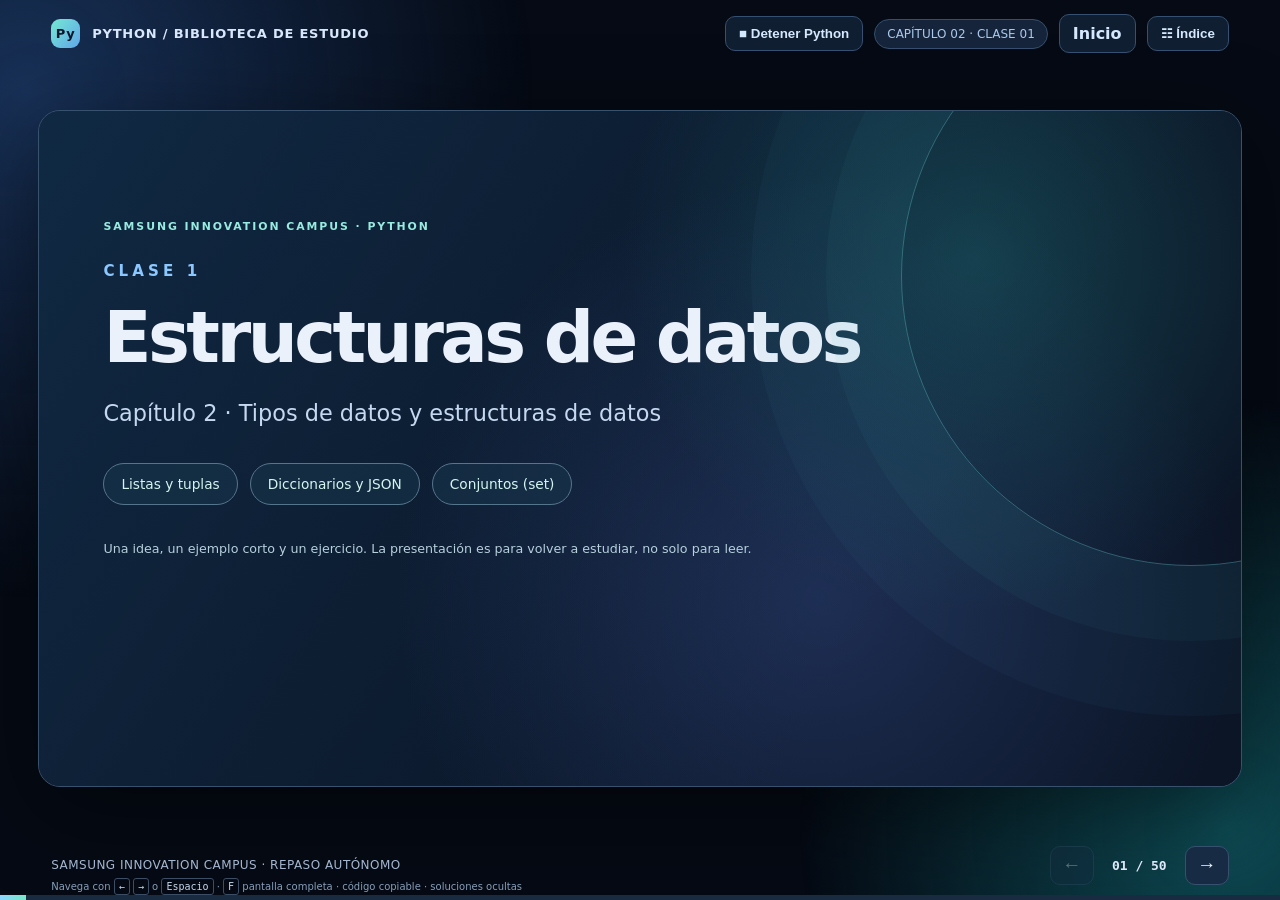
==== commit e4803b78: "Versión interactiva: ejecución de Python en el navegador con Pyodide" ====
--- a/clase_1.html
+++ b/clase_1.html
@@ -95,9 +95,9 @@
 @media(max-width:980px){.deck-wrap{height:calc(100vh - 132px);padding:0 10px}.deck{width:100%;aspect-ratio:auto;height:100%;border-radius:16px}.slide{padding:25px 28px}.slide-grid{grid-template-columns:1fr}.slide h2{font-size:29px}.lead{font-size:16px}.theory-panel{padding:16px 17px}.theory-panel li{font-size:14px}.highlight pre{font-size:12px}.takeaway{grid-template-columns:1fr;gap:5px}.nav-pill{display:none}.cover h1{font-size:48px}.chapter-content{top:12%}.hero-list{margin-top:25px}.hero-count{margin-top:20px}}
 @media(max-width:500px){nav.top{height:54px;padding:0 13px}.brand{font-size:11px;gap:8px}.nav-btn{padding:7px 10px}.deck-wrap{height:calc(100vh - 118px)}.slide{padding:22px 20px}.slide h2{font-size:26px}.lead{font-size:15px}.hero-count{margin:20px 0 10px}.cover h1{font-size:37px}.hero-sub{font-size:15px}.hero-list{gap:8px}.hero-list span{padding:8px 11px;font-size:11px}.hero-foot{font-size:12px}.slide-footer{height:60px;padding:0 15px}.slide-meta{font-size:10px}.presentation-help{display:none}}
 @media print{body{overflow:visible;background:#fff}.top,.slide-footer,.progress-track,.presentation-help,.toc,.toc-backdrop{display:none !important}.deck-wrap{display:block;height:auto;padding:0}.deck{height:auto;max-height:none;width:100%;border:0;aspect-ratio:auto;box-shadow:none;overflow:visible;background:transparent}.slide{position:relative!important;display:block!important;width:100%;height:190mm;page-break-after:always;overflow:hidden;border-bottom:1px solid #333;border-radius:0}.slide:not(.cover):not(.chapter){background:#11203a!important}@page{size:landscape;margin:0}}
-</style></head><body>
+</style><link rel="stylesheet" href="assets/live-python.css"></head><body>
 <nav class="top"><div class="brand"><div class="brand-mark">Py</div> PYTHON / BIBLIOTECA DE ESTUDIO</div><div class="nav-right"><span class="nav-pill">CAPÍTULO 02 · CLASE 01</span><a class="nav-btn" href="index.html" style="text-decoration:none">Inicio</a><button id="toc-open" class="nav-btn">☷ Índice</button></div></nav>
-<main class="deck-wrap"><div class="deck"><section class="slide cover" data-index="0" aria-label="Diapositiva 1: Estructuras de datos"><div class="hero-radial"></div><div class="overline">SAMSUNG INNOVATION CAMPUS · PYTHON</div><div class="hero-count">CLASE 1</div><h1>Estructuras de datos</h1><p class="hero-sub">Capítulo 2 · Tipos de datos y estructuras de datos</p><div class="hero-list"><span>Listas y tuplas</span><span>Diccionarios y JSON</span><span>Conjuntos (set)</span></div><p class="hero-foot">Una idea, un ejemplo corto y un ejercicio. La presentación es para volver a estudiar, no solo para leer.</p></section><section class="slide" data-index="1" aria-label="Diapositiva 2: Cómo estudiar con esta presentación"><div class="overline">INICIO <span class="overline-dot">●</span> GUÍA DE REPASO</div><h2>Cómo estudiar con esta presentación</h2><p class="lead">Recorre cada tema en tres pasos: entender → predecir → comprobar.</p><div class="slide-grid no-code"><div class="theory-panel"><div class="panel-kicker">EN POCAS PALABRAS</div><ul><li>Lee la explicación antes de mirar el código.</li><li>Predice qué imprimirá Python y luego revisa la salida.</li><li>Copia el ejemplo y cambia un dato en Colab para probar tu hipótesis.</li></ul></div></div><div class="takeaway"><span>◆ IDEA CLAVE</span><p>Las diapositivas de práctica guardan la solución oculta hasta que decidas verla.</p></div></section><section class="slide chapter" data-index="2" aria-label="Diapositiva 3: 01 / Listas"><div class="chapter-art"><span class="arc arc-1"></span><span class="arc arc-2"></span></div><div class="chapter-content"><div class="overline">SIGUIENTE BLOQUE</div><h1>01 / Listas</h1><p>Secuencias ordenadas que podemos modificar.</p></div></section><section class="slide" data-index="3" aria-label="Diapositiva 4: ¿Qué es una lista?"><div class="overline">LISTAS <span class="overline-dot">●</span> GUÍA DE REPASO</div><h2>¿Qué es una lista?</h2><p class="lead">Una lista agrupa varios valores bajo un solo nombre. Conserva el orden de los elementos y permite cambiarlos.</p><div class="slide-grid "><div class="theory-panel"><div class="panel-kicker">EN POCAS PALABRAS</div><ul><li>Se crea con corchetes: <code class="inline">[ ]</code>.</li><li>Puede contener distintos tipos de datos.</li><li>Su primer elemento tiene índice <code class="inline">0</code>.</li></ul></div><div class="example-panel"><div class="code-box"><div class="code-bar"><span class="lang-dot"></span><span>PYTHON</span><button class="copy-btn" aria-label="Copiar código">Copiar código</button></div><div class="highlight"><pre><span></span><span class="n">frutas</span> <span class="o">=</span> <span class="p">[</span><span class="s2">&quot;Melocotón&quot;</span><span class="p">,</span> <span class="s2">&quot;Sandia&quot;</span><span class="p">,</span> <span class="s2">&quot;Banana&quot;</span><span class="p">,</span> <span class="s2">&quot;Papaya&quot;</span><span class="p">]</span>
+<main class="deck-wrap"><div class="deck"><section class="slide cover" data-index="0" aria-label="Diapositiva 1: Estructuras de datos"><div class="hero-radial"></div><div class="overline">SAMSUNG INNOVATION CAMPUS · PYTHON</div><div class="hero-count">CLASE 1</div><h1>Estructuras de datos</h1><p class="hero-sub">Capítulo 2 · Tipos de datos y estructuras de datos</p><div class="hero-list"><span>Listas y tuplas</span><span>Diccionarios y JSON</span><span>Conjuntos (set)</span></div><p class="hero-foot">Una idea, un ejemplo corto y un ejercicio. La presentación es para volver a estudiar, no solo para leer.</p></section><section class="slide" data-index="1" aria-label="Diapositiva 2: Cómo estudiar con esta presentación"><div class="overline">INICIO <span class="overline-dot">●</span> GUÍA DE REPASO</div><h2>Cómo estudiar con esta presentación</h2><p class="lead">Recorre cada tema en tres pasos: entender → predecir → comprobar.</p><div class="slide-grid no-code"><div class="theory-panel"><div class="panel-kicker">EN POCAS PALABRAS</div><ul><li>Lee la explicación antes de mirar el código.</li><li>Predice qué imprimirá Python y luego revisa la salida.</li><li>Modifica el código dentro de la diapositiva y pulsa «Ejecutar» para probar tu hipótesis.</li></ul></div></div><div class="takeaway"><span>◆ IDEA CLAVE</span><p>Las diapositivas de práctica guardan la solución oculta hasta que decidas verla.</p></div></section><section class="slide chapter" data-index="2" aria-label="Diapositiva 3: 01 / Listas"><div class="chapter-art"><span class="arc arc-1"></span><span class="arc arc-2"></span></div><div class="chapter-content"><div class="overline">SIGUIENTE BLOQUE</div><h1>01 / Listas</h1><p>Secuencias ordenadas que podemos modificar.</p></div></section><section class="slide" data-index="3" aria-label="Diapositiva 4: ¿Qué es una lista?"><div class="overline">LISTAS <span class="overline-dot">●</span> GUÍA DE REPASO</div><h2>¿Qué es una lista?</h2><p class="lead">Una lista agrupa varios valores bajo un solo nombre. Conserva el orden de los elementos y permite cambiarlos.</p><div class="slide-grid "><div class="theory-panel"><div class="panel-kicker">EN POCAS PALABRAS</div><ul><li>Se crea con corchetes: <code class="inline">[ ]</code>.</li><li>Puede contener distintos tipos de datos.</li><li>Su primer elemento tiene índice <code class="inline">0</code>.</li></ul></div><div class="example-panel"><div class="code-box"><div class="code-bar"><span class="lang-dot"></span><span>PYTHON</span><button class="copy-btn" aria-label="Copiar código">Copiar código</button></div><div class="highlight"><pre><span></span><span class="n">frutas</span> <span class="o">=</span> <span class="p">[</span><span class="s2">&quot;Melocotón&quot;</span><span class="p">,</span> <span class="s2">&quot;Sandia&quot;</span><span class="p">,</span> <span class="s2">&quot;Banana&quot;</span><span class="p">,</span> <span class="s2">&quot;Papaya&quot;</span><span class="p">]</span>
 <span class="nb">print</span><span class="p">(</span><span class="n">frutas</span><span class="p">[</span><span class="mi">0</span><span class="p">])</span>
 </pre></div></div><div class="output-box"><div class="output-label"><span class="output-mark">↳</span> SALIDA ESPERADA</div><pre>Melocotón</pre></div></div></div><div class="takeaway"><span>◆ IDEA CLAVE</span><p>Una lista es mutable: puedes agregar, eliminar o reemplazar elementos.</p></div></section><section class="slide" data-index="4" aria-label="Diapositiva 5: `len()` · ¿Cuántos elementos hay?"><div class="overline">LISTAS <span class="overline-dot">●</span> GUÍA DE REPASO</div><h2><code class="inline">len()</code> · ¿Cuántos elementos hay?</h2><p class="lead"><code class="inline">len(secuencia)</code> devuelve el número de elementos; no el índice de la última posición.</p><div class="slide-grid "><div class="theory-panel"><div class="panel-kicker">EN POCAS PALABRAS</div><ul><li>Una lista de 3 elementos tiene longitud <code class="inline">3</code>.</li><li>Sus índices válidos son <code class="inline">0</code>, <code class="inline">1</code> y <code class="inline">2</code>.</li></ul></div><div class="example-panel"><div class="code-box"><div class="code-bar"><span class="lang-dot"></span><span>PYTHON</span><button class="copy-btn" aria-label="Copiar código">Copiar código</button></div><div class="highlight"><pre><span></span><span class="n">frutas</span> <span class="o">=</span> <span class="p">[</span><span class="s2">&quot;manzana&quot;</span><span class="p">,</span> <span class="s2">&quot;cambur&quot;</span><span class="p">,</span> <span class="s2">&quot;patilla&quot;</span><span class="p">]</span>
 <span class="nb">print</span><span class="p">(</span><span class="nb">len</span><span class="p">(</span><span class="n">frutas</span><span class="p">))</span>
@@ -314,9 +314,9 @@
 back.addEventListener('click',()=>show(current-1));next.addEventListener('click',()=>show(current+1));
 document.getElementById('toc-open').addEventListener('click',()=>toggleToc(true));document.getElementById('toc-close').addEventListener('click',()=>toggleToc(false));backdrop.addEventListener('click',()=>toggleToc(false));
 document.querySelectorAll('.toc .item').forEach((b,i)=>b.addEventListener('click',()=>{show(i);toggleToc(false)}));
-document.addEventListener('keydown',e=>{if(e.target.closest('button')&&(e.key===' '||e.key==='Enter'))return;if(e.key==='ArrowRight'||e.key==='PageDown'||e.key===' '){e.preventDefault();show(current+1)}if(e.key==='ArrowLeft'||e.key==='PageUp'){e.preventDefault();show(current-1)}if(e.key==='Home'){e.preventDefault();show(0)}if(e.key==='End'){e.preventDefault();show(slides.length-1)}if(e.key==='Escape')toggleToc(false);if(e.key.toLowerCase()==='f'&&!e.ctrlKey&&!e.metaKey){document.fullscreenElement?document.exitFullscreen():document.querySelector('.deck').requestFullscreen?.();}});
-document.querySelectorAll('.copy-btn').forEach(b=>b.addEventListener('click',async()=>{const raw=b.closest('.code-box').querySelector('pre').innerText;try{await navigator.clipboard.writeText(raw);b.textContent='¡Copiado!';setTimeout(()=>b.textContent='Copiar código',1500)}catch(e){const txt=document.createElement('textarea');txt.value=raw;document.body.appendChild(txt);txt.select();document.execCommand('copy');txt.remove();b.textContent='¡Copiado!';setTimeout(()=>b.textContent='Copiar código',1500)}}));
+document.addEventListener('keydown',e=>{if(e.target.closest('textarea,input,[contenteditable="true"]'))return;if(e.target.closest('button')&&(e.key===' '||e.key==='Enter'))return;if(e.key==='ArrowRight'||e.key==='PageDown'||e.key===' '){e.preventDefault();show(current+1)}if(e.key==='ArrowLeft'||e.key==='PageUp'){e.preventDefault();show(current-1)}if(e.key==='Home'){e.preventDefault();show(0)}if(e.key==='End'){e.preventDefault();show(slides.length-1)}if(e.key==='Escape')toggleToc(false);if(e.key.toLowerCase()==='f'&&!e.ctrlKey&&!e.metaKey){document.fullscreenElement?document.exitFullscreen():document.querySelector('.deck').requestFullscreen?.();}});
+document.querySelectorAll('.copy-btn').forEach(b=>b.addEventListener('click',async()=>{const raw=b.closest('.code-box').querySelector('.py-live-editor')?.value ?? b.closest('.code-box').querySelector('pre').innerText;try{await navigator.clipboard.writeText(raw);b.textContent='¡Copiado!';setTimeout(()=>b.textContent='Copiar código',1500)}catch(e){const txt=document.createElement('textarea');txt.value=raw;document.body.appendChild(txt);txt.select();document.execCommand('copy');txt.remove();b.textContent='¡Copiado!';setTimeout(()=>b.textContent='Copiar código',1500)}}));
 document.querySelectorAll('.solution-toggle').forEach(b=>b.addEventListener('click',()=>{const panel=b.nextElementSibling;const visible=!panel.hidden;panel.hidden=visible;b.setAttribute('aria-expanded',String(!visible));b.innerHTML=visible?'Mostrar solución <span>⌄</span>':'Ocultar solución <span>⌃</span>';}));
 window.addEventListener('hashchange',()=>{const m=location.hash.match(/s(\d+)/);if(m&&Number(m[1])!==current+1)show(Number(m[1])-1)});
 const init=location.hash.match(/s(\d+)/);show(init?Number(init[1])-1:0);
-</script></body></html>+</script><script src="assets/live-python.js"></script></body></html>
--- a/assets/live-python.css
+++ b/assets/live-python.css
@@ -0,0 +1,29 @@
+/* Python interactivo en las presentaciones Samsung Innovation Campus. */
+.py-live-editor {
+  display:block; width:100%; border:0; resize:vertical; background:#081524;
+  color:#e9f4ff; padding:16px 17px; font:clamp(12px,1vw,15px)/1.54
+  ui-monospace,SFMono-Regular,Consolas,'Liberation Mono',monospace;
+  tab-size:4; min-height:95px; max-height:360px; outline:0; white-space:pre; overflow:auto;
+}
+.py-live-editor:focus {box-shadow:inset 0 0 0 2px #5eaee8;}
+.py-live-actions {display:flex; gap:9px; flex-wrap:wrap; align-items:center;
+  padding:9px 12px 12px; border-top:1px solid #344964;background:#111e31;}
+.py-live-btn {border-radius:9px; padding:8px 13px; font:700 12px/1.1 system-ui;
+  cursor:pointer; border:1px solid #446482; background:#233d5c; color:#eaf5ff;}
+.py-live-btn.run {background:#71e6cc; color:#092537; border-color:#71e6cc;}
+.py-live-btn:hover:not(:disabled){filter:brightness(1.13);}
+.py-live-btn:disabled {opacity:.65;cursor:wait;}
+.py-live-shortcut {color:#98aecb;font-size:11px;margin-left:auto;}
+.py-live-result {margin-top:10px; border:1px solid #396c6b;
+  background:#0d252b; border-radius:12px; overflow:hidden;}
+.py-live-result-head {padding:10px 15px; font:800 11px system-ui; letter-spacing:.08em; color:#8be8d7;}
+.py-live-result pre {padding:0 15px 12px;margin:0; font:clamp(12px,.96vw,15px)/1.5
+  ui-monospace,monospace;white-space:pre-wrap;overflow-wrap:anywhere;color:#eafaf6;}
+.py-live-result.has-error {background:#2d1721;border-color:#97515f;}
+.py-live-result.has-error .py-live-result-head,.py-live-result.has-error pre {color:#ffb2bd;}
+.py-live-reference {margin-top:9px;color:#a9bcd2; font-size:12px;}
+.py-live-reference summary {cursor:pointer;padding:5px 0;font-weight:700;}
+.py-live-reference .output-box{margin-top:5px;}
+.py-live-note {padding:12px 17px; background:#132e39; color:#bdece0; border:1px solid #26586a;
+  font-size:12px;line-height:1.55;border-radius:10px;margin:0 0 15px;}
+@media(max-width:640px){.py-live-editor{font-size:12px;min-height:85px;}.py-live-shortcut{display:none;}}
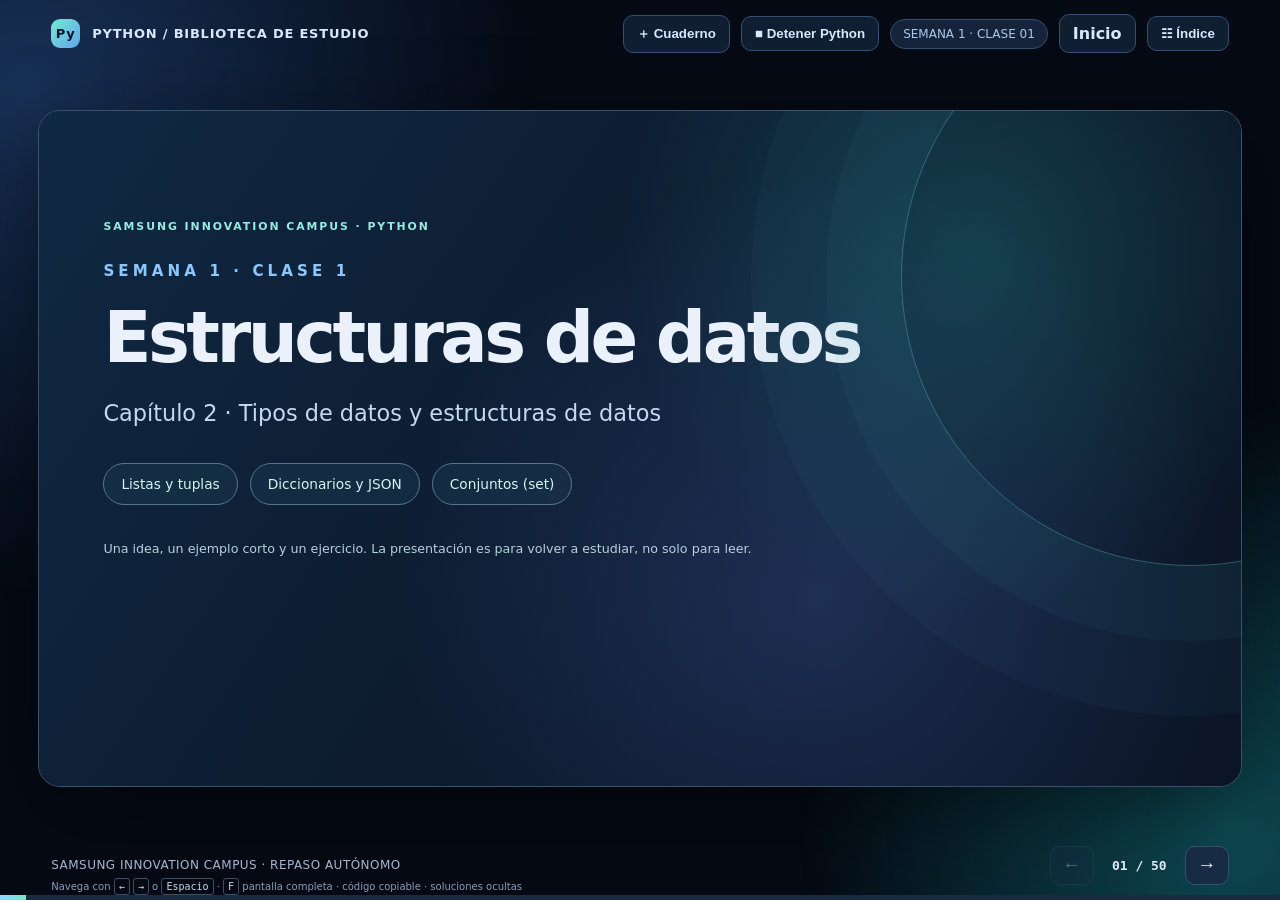
==== commit 7ef6d142: "Portada organizada por semanas; Semana 1 con las Clases 1 y 2" ====
--- a/clase_1.html
+++ b/clase_1.html
@@ -96,8 +96,8 @@
 @media(max-width:500px){nav.top{height:54px;padding:0 13px}.brand{font-size:11px;gap:8px}.nav-btn{padding:7px 10px}.deck-wrap{height:calc(100vh - 118px)}.slide{padding:22px 20px}.slide h2{font-size:26px}.lead{font-size:15px}.hero-count{margin:20px 0 10px}.cover h1{font-size:37px}.hero-sub{font-size:15px}.hero-list{gap:8px}.hero-list span{padding:8px 11px;font-size:11px}.hero-foot{font-size:12px}.slide-footer{height:60px;padding:0 15px}.slide-meta{font-size:10px}.presentation-help{display:none}}
 @media print{body{overflow:visible;background:#fff}.top,.slide-footer,.progress-track,.presentation-help,.toc,.toc-backdrop{display:none !important}.deck-wrap{display:block;height:auto;padding:0}.deck{height:auto;max-height:none;width:100%;border:0;aspect-ratio:auto;box-shadow:none;overflow:visible;background:transparent}.slide{position:relative!important;display:block!important;width:100%;height:190mm;page-break-after:always;overflow:hidden;border-bottom:1px solid #333;border-radius:0}.slide:not(.cover):not(.chapter){background:#11203a!important}@page{size:landscape;margin:0}}
 </style><link rel="stylesheet" href="assets/live-python.css"></head><body>
-<nav class="top"><div class="brand"><div class="brand-mark">Py</div> PYTHON / BIBLIOTECA DE ESTUDIO</div><div class="nav-right"><span class="nav-pill">CAPÍTULO 02 · CLASE 01</span><a class="nav-btn" href="index.html" style="text-decoration:none">Inicio</a><button id="toc-open" class="nav-btn">☷ Índice</button></div></nav>
-<main class="deck-wrap"><div class="deck"><section class="slide cover" data-index="0" aria-label="Diapositiva 1: Estructuras de datos"><div class="hero-radial"></div><div class="overline">SAMSUNG INNOVATION CAMPUS · PYTHON</div><div class="hero-count">CLASE 1</div><h1>Estructuras de datos</h1><p class="hero-sub">Capítulo 2 · Tipos de datos y estructuras de datos</p><div class="hero-list"><span>Listas y tuplas</span><span>Diccionarios y JSON</span><span>Conjuntos (set)</span></div><p class="hero-foot">Una idea, un ejemplo corto y un ejercicio. La presentación es para volver a estudiar, no solo para leer.</p></section><section class="slide" data-index="1" aria-label="Diapositiva 2: Cómo estudiar con esta presentación"><div class="overline">INICIO <span class="overline-dot">●</span> GUÍA DE REPASO</div><h2>Cómo estudiar con esta presentación</h2><p class="lead">Recorre cada tema en tres pasos: entender → predecir → comprobar.</p><div class="slide-grid no-code"><div class="theory-panel"><div class="panel-kicker">EN POCAS PALABRAS</div><ul><li>Lee la explicación antes de mirar el código.</li><li>Predice qué imprimirá Python y luego revisa la salida.</li><li>Modifica el código dentro de la diapositiva y pulsa «Ejecutar» para probar tu hipótesis.</li></ul></div></div><div class="takeaway"><span>◆ IDEA CLAVE</span><p>Las diapositivas de práctica guardan la solución oculta hasta que decidas verla.</p></div></section><section class="slide chapter" data-index="2" aria-label="Diapositiva 3: 01 / Listas"><div class="chapter-art"><span class="arc arc-1"></span><span class="arc arc-2"></span></div><div class="chapter-content"><div class="overline">SIGUIENTE BLOQUE</div><h1>01 / Listas</h1><p>Secuencias ordenadas que podemos modificar.</p></div></section><section class="slide" data-index="3" aria-label="Diapositiva 4: ¿Qué es una lista?"><div class="overline">LISTAS <span class="overline-dot">●</span> GUÍA DE REPASO</div><h2>¿Qué es una lista?</h2><p class="lead">Una lista agrupa varios valores bajo un solo nombre. Conserva el orden de los elementos y permite cambiarlos.</p><div class="slide-grid "><div class="theory-panel"><div class="panel-kicker">EN POCAS PALABRAS</div><ul><li>Se crea con corchetes: <code class="inline">[ ]</code>.</li><li>Puede contener distintos tipos de datos.</li><li>Su primer elemento tiene índice <code class="inline">0</code>.</li></ul></div><div class="example-panel"><div class="code-box"><div class="code-bar"><span class="lang-dot"></span><span>PYTHON</span><button class="copy-btn" aria-label="Copiar código">Copiar código</button></div><div class="highlight"><pre><span></span><span class="n">frutas</span> <span class="o">=</span> <span class="p">[</span><span class="s2">&quot;Melocotón&quot;</span><span class="p">,</span> <span class="s2">&quot;Sandia&quot;</span><span class="p">,</span> <span class="s2">&quot;Banana&quot;</span><span class="p">,</span> <span class="s2">&quot;Papaya&quot;</span><span class="p">]</span>
+<nav class="top"><div class="brand"><div class="brand-mark">Py</div> PYTHON / BIBLIOTECA DE ESTUDIO</div><div class="nav-right"><span class="nav-pill">SEMANA 1 · CLASE 01</span><a class="nav-btn" href="index.html#semana-1" style="text-decoration:none">Inicio</a><button id="toc-open" class="nav-btn">☷ Índice</button></div></nav>
+<main class="deck-wrap"><div class="deck"><section class="slide cover" data-index="0" aria-label="Diapositiva 1: Estructuras de datos"><div class="hero-radial"></div><div class="overline">SAMSUNG INNOVATION CAMPUS · PYTHON</div><div class="hero-count">SEMANA 1 · CLASE 1</div><h1>Estructuras de datos</h1><p class="hero-sub">Capítulo 2 · Tipos de datos y estructuras de datos</p><div class="hero-list"><span>Listas y tuplas</span><span>Diccionarios y JSON</span><span>Conjuntos (set)</span></div><p class="hero-foot">Una idea, un ejemplo corto y un ejercicio. La presentación es para volver a estudiar, no solo para leer.</p></section><section class="slide" data-index="1" aria-label="Diapositiva 2: Cómo estudiar con esta presentación"><div class="overline">INICIO <span class="overline-dot">●</span> GUÍA DE REPASO</div><h2>Cómo estudiar con esta presentación</h2><p class="lead">Recorre cada tema en tres pasos: entender → predecir → comprobar.</p><div class="slide-grid no-code"><div class="theory-panel"><div class="panel-kicker">EN POCAS PALABRAS</div><ul><li>Lee la explicación antes de mirar el código.</li><li>Predice qué imprimirá Python y luego revisa la salida.</li><li>Modifica el código dentro de la diapositiva y pulsa «Ejecutar» para probar tu hipótesis.</li></ul></div></div><div class="takeaway"><span>◆ IDEA CLAVE</span><p>Las diapositivas de práctica guardan la solución oculta hasta que decidas verla.</p></div></section><section class="slide chapter" data-index="2" aria-label="Diapositiva 3: 01 / Listas"><div class="chapter-art"><span class="arc arc-1"></span><span class="arc arc-2"></span></div><div class="chapter-content"><div class="overline">SIGUIENTE BLOQUE</div><h1>01 / Listas</h1><p>Secuencias ordenadas que podemos modificar.</p></div></section><section class="slide" data-index="3" aria-label="Diapositiva 4: ¿Qué es una lista?"><div class="overline">LISTAS <span class="overline-dot">●</span> GUÍA DE REPASO</div><h2>¿Qué es una lista?</h2><p class="lead">Una lista agrupa varios valores bajo un solo nombre. Conserva el orden de los elementos y permite cambiarlos.</p><div class="slide-grid "><div class="theory-panel"><div class="panel-kicker">EN POCAS PALABRAS</div><ul><li>Se crea con corchetes: <code class="inline">[ ]</code>.</li><li>Puede contener distintos tipos de datos.</li><li>Su primer elemento tiene índice <code class="inline">0</code>.</li></ul></div><div class="example-panel"><div class="code-box"><div class="code-bar"><span class="lang-dot"></span><span>PYTHON</span><button class="copy-btn" aria-label="Copiar código">Copiar código</button></div><div class="highlight"><pre><span></span><span class="n">frutas</span> <span class="o">=</span> <span class="p">[</span><span class="s2">&quot;Melocotón&quot;</span><span class="p">,</span> <span class="s2">&quot;Sandia&quot;</span><span class="p">,</span> <span class="s2">&quot;Banana&quot;</span><span class="p">,</span> <span class="s2">&quot;Papaya&quot;</span><span class="p">]</span>
 <span class="nb">print</span><span class="p">(</span><span class="n">frutas</span><span class="p">[</span><span class="mi">0</span><span class="p">])</span>
 </pre></div></div><div class="output-box"><div class="output-label"><span class="output-mark">↳</span> SALIDA ESPERADA</div><pre>Melocotón</pre></div></div></div><div class="takeaway"><span>◆ IDEA CLAVE</span><p>Una lista es mutable: puedes agregar, eliminar o reemplazar elementos.</p></div></section><section class="slide" data-index="4" aria-label="Diapositiva 5: `len()` · ¿Cuántos elementos hay?"><div class="overline">LISTAS <span class="overline-dot">●</span> GUÍA DE REPASO</div><h2><code class="inline">len()</code> · ¿Cuántos elementos hay?</h2><p class="lead"><code class="inline">len(secuencia)</code> devuelve el número de elementos; no el índice de la última posición.</p><div class="slide-grid "><div class="theory-panel"><div class="panel-kicker">EN POCAS PALABRAS</div><ul><li>Una lista de 3 elementos tiene longitud <code class="inline">3</code>.</li><li>Sus índices válidos son <code class="inline">0</code>, <code class="inline">1</code> y <code class="inline">2</code>.</li></ul></div><div class="example-panel"><div class="code-box"><div class="code-bar"><span class="lang-dot"></span><span>PYTHON</span><button class="copy-btn" aria-label="Copiar código">Copiar código</button></div><div class="highlight"><pre><span></span><span class="n">frutas</span> <span class="o">=</span> <span class="p">[</span><span class="s2">&quot;manzana&quot;</span><span class="p">,</span> <span class="s2">&quot;cambur&quot;</span><span class="p">,</span> <span class="s2">&quot;patilla&quot;</span><span class="p">]</span>
 <span class="nb">print</span><span class="p">(</span><span class="nb">len</span><span class="p">(</span><span class="n">frutas</span><span class="p">))</span>
